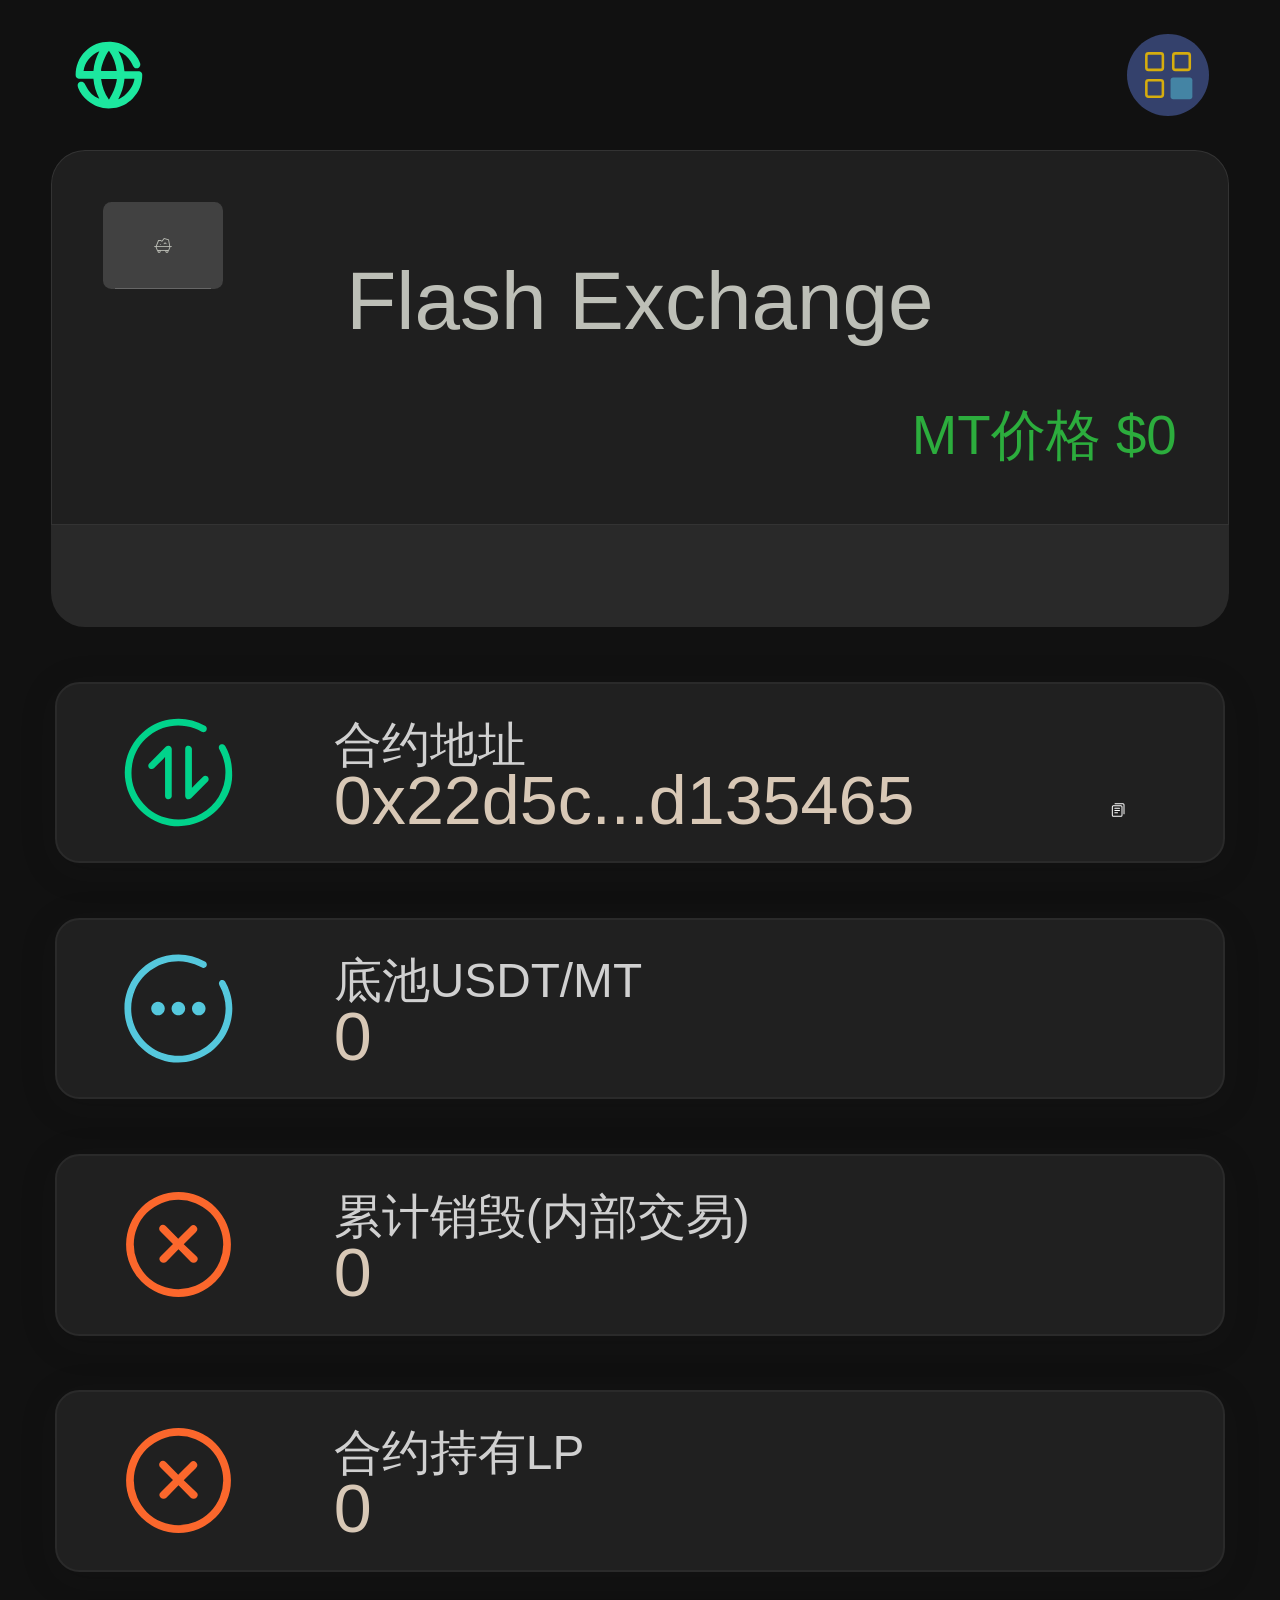
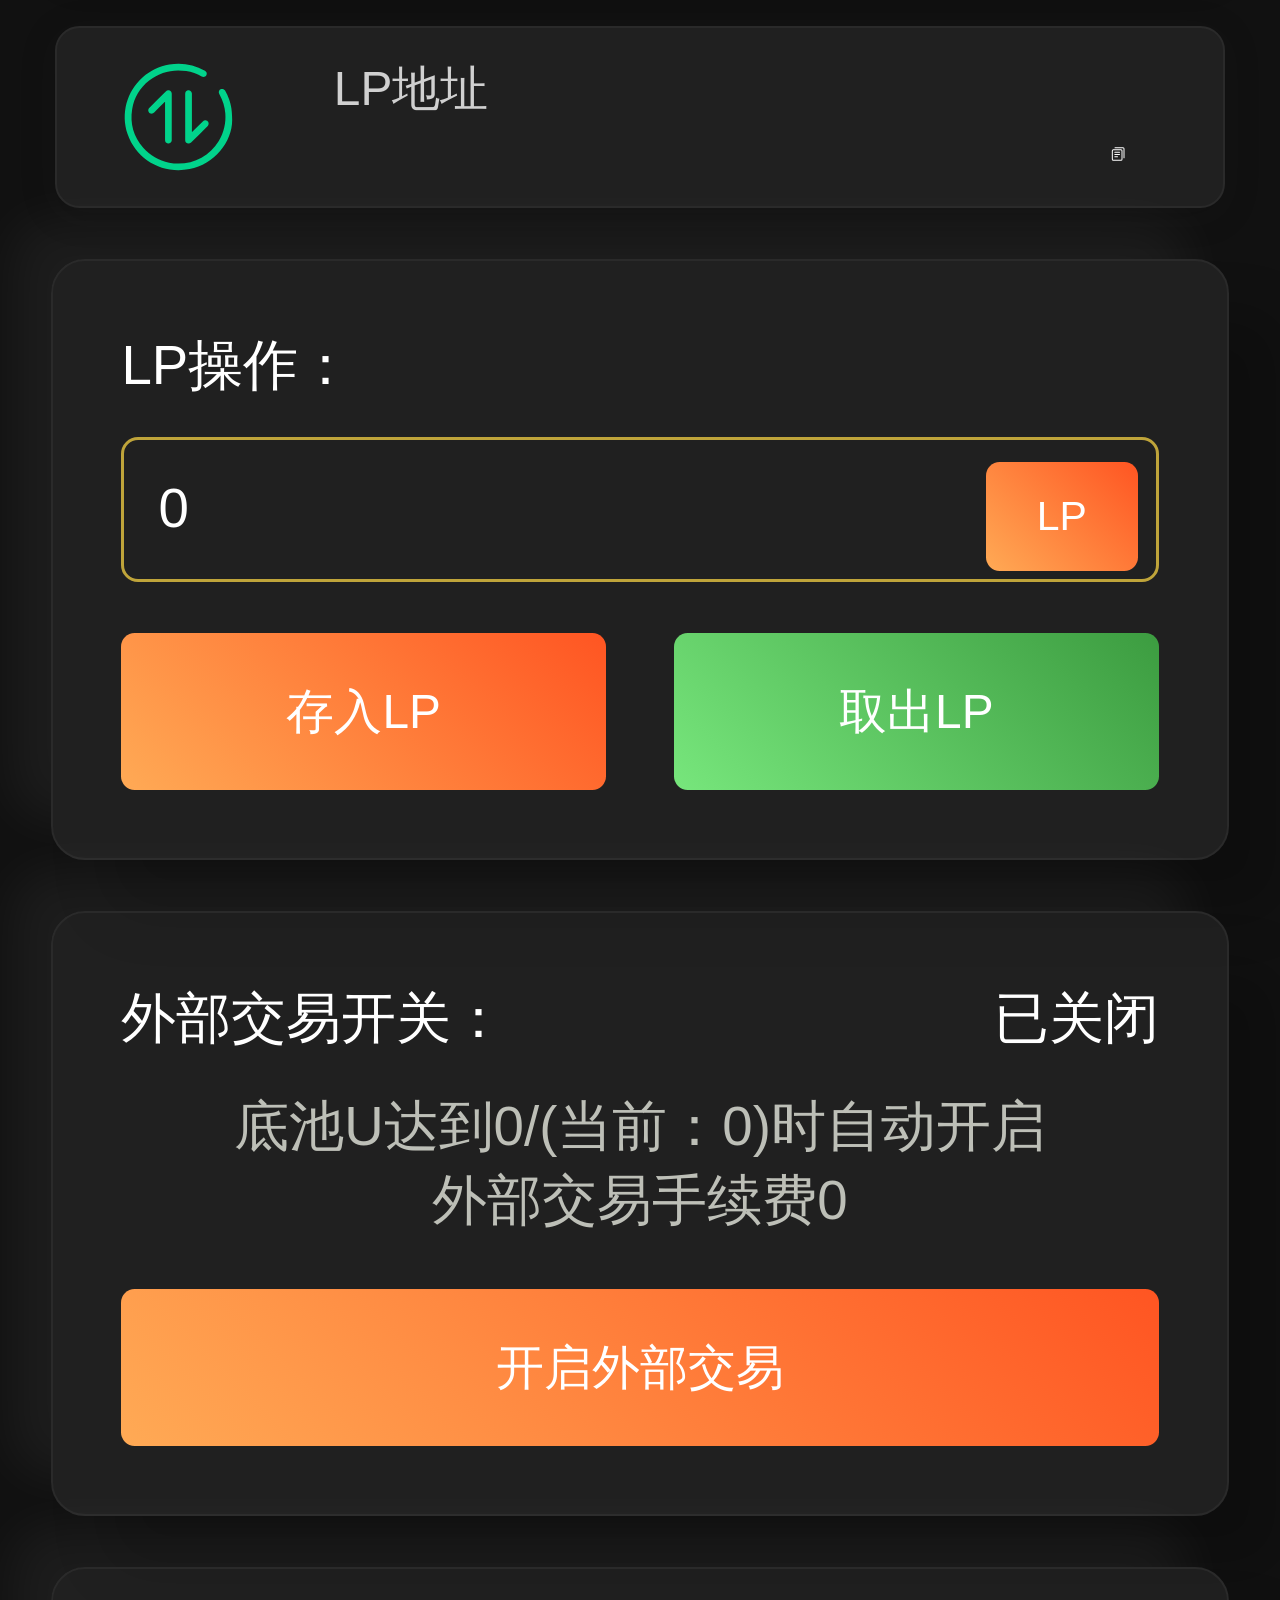
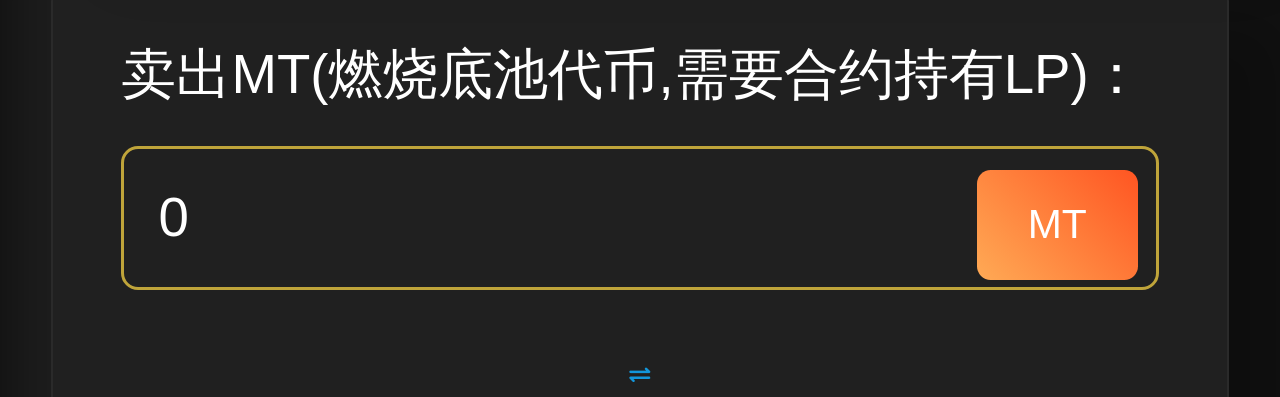
==== index.html @ 4c1fe26a "Add files via upload" ====
<!DOCTYPE html><html lang="en"><head><meta charset="utf-8"><meta http-equiv="X-UA-Compatible" content="IE=edge"><meta name="viewport" content="width=device-width,initial-scale=1"><link rel="icon" href="favicon.ico"><title>FTA Network</title><script>// 禁止双指放大
      document.documentElement.addEventListener('touchstart', function (event) {
        if (event.touches.length > 1) {
          event.preventDefault();
        }
      }, false);

      // 禁止双击放大
      var lastTouchEnd = 0;
      document.documentElement.addEventListener('touchend', function (event) {
        var now = Date.now();
        if (now - lastTouchEnd <= 300) {
          event.preventDefault();
        }
        lastTouchEnd = now;
      }, false);</script><link href="css/chunk-817c6350.46290935.css" rel="prefetch"><link href="js/chunk-817c6350.9530d25e.js" rel="prefetch"><link href="css/chunk-vendors.ff843ef8.css" rel="stylesheet" integrity="sha384-e8+D5S8nZ8a7OqY98ugLY1twTil9M3emc7tz2/HINYEM6WLC7RSIE3KRyVeWHr8/"><link href="css/app.617a87c6.css" rel="stylesheet" integrity="sha384-60KbqXqca+lNazsVWzqobkzrAFCRm8jjr1IDqY4AHCMzeEiAigwwjBN4qp8YwgS9"></head><body><noscript><strong>We're sorry but burn token doesn't work properly without JavaScript enabled. Please enable it to continue.</strong></noscript><div id="app"></div><script src="js/chunk-vendors.8ee4bd18.js" integrity="sha384-D2L+ni5gWSIpG3TQDpsJI4sW511z2VvxIQuP5pUGJq77okHIr/n1wjkAdVVsZuvC"></script><script src="js/app.e59a6a2b.js" integrity="sha384-dpl3PZ3bshlP/9ZBAGHfrvRQKyjp24TDS2FBgMlTgvp7sBGTDCIqDocFBxZglLlP"></script></body></html>
---- css/chunk-817c6350.46290935.css ----
.iNavBar{width:100vw;height:11.733333vw;position:fixed;z-index:99;left:0;top:0;display:flex;justify-content:space-between;align-items:center;padding:0 1.25rem;box-sizing:border-box}.iNavTitle{width:52vw;height:6.935vw}.iNavMenu{height:1.6rem;line-height:1.6rem;display:inline-flex;text-align:right;font-weight:700;color:#003d8c}.iNavMenu:after{content:"";display:block;width:1.6rem;height:1.6rem;background:url(../img/menu.187817e8.svg) 50% no-repeat;background-size:auto 1.5rem}.menu a{display:block;padding:0 1rem 0 1rem!important;color:#dadada!important;font-family:iconfont;display:flex;align-items:center}.menu a:before{width:1.6rem;height:1.6rem;line-height:1.7rem;text-align:center;border-radius:50%;margin-right:.8rem}.language{position:fixed;left:0;right:0;top:0;bottom:0;z-index:98;background-color:rgba(0,0,0,.6);display:flex;justify-content:center;align-items:center}.language .box{background:#333;min-height:4.5rem;min-width:50vw;border-radius:.5rem;padding:.9375rem 0}.language .box div{line-height:2.5rem;color:#fff}.navAddr{line-height:1.6rem;display:inline-flex;align-items:center}.navAddr:before{content:"";width:1.6rem;height:1.6rem;display:inline-block;background:url(../img/addr.4fdabf2a.svg) no-repeat 0;background-size:1.5rem 1.5rem}.max{position:absolute;right:.375rem;top:.25rem;z-index:8}.btn.bg-transp{border:.03125rem solid #5b6cc9!important;background-color:rgba(91,108,201,.2)}.comment-react{position:absolute;width:2.1875rem;height:-webkit-fit-content;height:-moz-fit-content;height:fit-content;display:grid;grid-template-columns:auto;margin:0;background-color:#414141;border-radius:.15625rem}.comment-react button{width:2.1875rem;height:1.5625rem;position:relative;display:flex;align-items:center;justify-content:center;background-color:transparent;border:0;outline:none}.comment-react button:after{content:"";width:2.5rem;height:2.5rem;position:absolute;left:-.07813rem;top:-.07813rem;background-color:#f5356e;border-radius:50%;z-index:0;transform:scale(0)}.comment-react button svg{position:relative;z-index:9}.comment-react button:hover:after{-webkit-animation:ripple .6s ease-in-out forwards;animation:ripple .6s ease-in-out forwards}.comment-react button:hover svg{fill:#f5356e}.comment-react button:hover svg path{stroke:#f5356e;fill:#f5356e}.comment-react hr{width:80%;height:.03125rem;background-color:#666;margin:auto;border:0}.comment-react span{height:1.71875rem;display:flex;align-items:center;justify-content:center;margin:auto;font-size:.6875rem;font-weight:600;color:#fff}.iList{position:relative}.iList li{border-radius:.45rem;margin:1rem 1rem 0 1rem;overflow:hidden}.iList li>div{line-height:1rem;color:#d0d0d0}.iList li .row .col-20{color:#d8c8b6}
---- css/chunk-vendors.ff843ef8.css ----
html{-webkit-tap-highlight-color:transparent}body{margin:0;font-family:-apple-system,BlinkMacSystemFont,Helvetica Neue,Helvetica,Segoe UI,Arial,Roboto,PingFang SC,miui,Hiragino Sans GB,Microsoft Yahei,sans-serif}a{text-decoration:none}button,input,textarea{color:inherit;font:inherit}[class*=van-]:focus,a:focus,button:focus,input:focus,textarea:focus{outline:0}ol,ul{margin:0;padding:0;list-style:none}.van-ellipsis{overflow:hidden;white-space:nowrap;text-overflow:ellipsis}.van-multi-ellipsis--l2{-webkit-line-clamp:2}.van-multi-ellipsis--l2,.van-multi-ellipsis--l3{display:-webkit-box;overflow:hidden;text-overflow:ellipsis;-webkit-box-orient:vertical}.van-multi-ellipsis--l3{-webkit-line-clamp:3}.van-clearfix:after{display:table;clear:both;content:""}[class*=van-hairline]:after{position:absolute;box-sizing:border-box;content:" ";pointer-events:none;top:-50%;right:-50%;bottom:-50%;left:-50%;border:0 solid #ebedf0;-webkit-transform:scale(.5);transform:scale(.5)}.van-hairline,.van-hairline--bottom,.van-hairline--left,.van-hairline--right,.van-hairline--surround,.van-hairline--top,.van-hairline--top-bottom{position:relative}.van-hairline--top:after{border-top-width:.03125rem}.van-hairline--left:after{border-left-width:.03125rem}.van-hairline--right:after{border-right-width:.03125rem}.van-hairline--bottom:after{border-bottom-width:.03125rem}.van-hairline--top-bottom:after,.van-hairline-unset--top-bottom:after{border-width:.03125rem 0}.van-hairline--surround:after{border-width:.03125rem}@-webkit-keyframes van-slide-up-enter{0%{-webkit-transform:translate3d(0,100%,0);transform:translate3d(0,100%,0)}}@keyframes van-slide-up-enter{0%{-webkit-transform:translate3d(0,100%,0);transform:translate3d(0,100%,0)}}@-webkit-keyframes van-slide-up-leave{to{-webkit-transform:translate3d(0,100%,0);transform:translate3d(0,100%,0)}}@keyframes van-slide-up-leave{to{-webkit-transform:translate3d(0,100%,0);transform:translate3d(0,100%,0)}}@-webkit-keyframes van-slide-down-enter{0%{-webkit-transform:translate3d(0,-100%,0);transform:translate3d(0,-100%,0)}}@keyframes van-slide-down-enter{0%{-webkit-transform:translate3d(0,-100%,0);transform:translate3d(0,-100%,0)}}@-webkit-keyframes van-slide-down-leave{to{-webkit-transform:translate3d(0,-100%,0);transform:translate3d(0,-100%,0)}}@keyframes van-slide-down-leave{to{-webkit-transform:translate3d(0,-100%,0);transform:translate3d(0,-100%,0)}}@-webkit-keyframes van-slide-left-enter{0%{-webkit-transform:translate3d(-100%,0,0);transform:translate3d(-100%,0,0)}}@keyframes van-slide-left-enter{0%{-webkit-transform:translate3d(-100%,0,0);transform:translate3d(-100%,0,0)}}@-webkit-keyframes van-slide-left-leave{to{-webkit-transform:translate3d(-100%,0,0);transform:translate3d(-100%,0,0)}}@keyframes van-slide-left-leave{to{-webkit-transform:translate3d(-100%,0,0);transform:translate3d(-100%,0,0)}}@-webkit-keyframes van-slide-right-enter{0%{-webkit-transform:translate3d(100%,0,0);transform:translate3d(100%,0,0)}}@keyframes van-slide-right-enter{0%{-webkit-transform:translate3d(100%,0,0);transform:translate3d(100%,0,0)}}@-webkit-keyframes van-slide-right-leave{to{-webkit-transform:translate3d(100%,0,0);transform:translate3d(100%,0,0)}}@keyframes van-slide-right-leave{to{-webkit-transform:translate3d(100%,0,0);transform:translate3d(100%,0,0)}}@-webkit-keyframes van-fade-in{0%{opacity:0}to{opacity:1}}@keyframes van-fade-in{0%{opacity:0}to{opacity:1}}@-webkit-keyframes van-fade-out{0%{opacity:1}to{opacity:0}}@keyframes van-fade-out{0%{opacity:1}to{opacity:0}}@-webkit-keyframes van-rotate{0%{-webkit-transform:rotate(0);transform:rotate(0)}to{-webkit-transform:rotate(1turn);transform:rotate(1turn)}}@keyframes van-rotate{0%{-webkit-transform:rotate(0);transform:rotate(0)}to{-webkit-transform:rotate(1turn);transform:rotate(1turn)}}.van-fade-enter-active{-webkit-animation:van-fade-in .3s ease-out both;animation:van-fade-in .3s ease-out both}.van-fade-leave-active{-webkit-animation:van-fade-out .3s ease-in both;animation:van-fade-out .3s ease-in both}.van-slide-up-enter-active{-webkit-animation:van-slide-up-enter .3s ease-out both;animation:van-slide-up-enter .3s ease-out both}.van-slide-up-leave-active{-webkit-animation:van-slide-up-leave .3s ease-in both;animation:van-slide-up-leave .3s ease-in both}.van-slide-down-enter-active{-webkit-animation:van-slide-down-enter .3s ease-out both;animation:van-slide-down-enter .3s ease-out both}.van-slide-down-leave-active{-webkit-animation:van-slide-down-leave .3s ease-in both;animation:van-slide-down-leave .3s ease-in both}.van-slide-left-enter-active{-webkit-animation:van-slide-left-enter .3s ease-out both;animation:van-slide-left-enter .3s ease-out both}.van-slide-left-leave-active{-webkit-animation:van-slide-left-leave .3s ease-in both;animation:van-slide-left-leave .3s ease-in both}.van-slide-right-enter-active{-webkit-animation:van-slide-right-enter .3s ease-out both;animation:van-slide-right-enter .3s ease-out both}.van-slide-right-leave-active{-webkit-animation:van-slide-right-leave .3s ease-in both;animation:van-slide-right-leave .3s ease-in both}.van-overlay{position:fixed;top:0;left:0;z-index:1;width:100%;height:100%;background-color:rgba(0,0,0,.7)}.van-info{position:absolute;top:0;right:0;box-sizing:border-box;min-width:.5rem;padding:0 .09375rem;color:#fff;font-weight:500;font-size:.375rem;font-family:-apple-system-font,Helvetica Neue,Arial,sans-serif;line-height:1.2;text-align:center;background-color:#ee0a24;border:.03125rem solid #fff;border-radius:.5rem;-webkit-transform:translate(50%,-50%);transform:translate(50%,-50%);-webkit-transform-origin:100%;transform-origin:100%}.van-info--dot{width:.25rem;min-width:0;height:.25rem;background-color:#ee0a24;border-radius:100%}.van-icon{position:relative;font:normal normal normal .4375rem/1 vant-icon;font-size:inherit;text-rendering:auto;-webkit-font-smoothing:antialiased}.van-icon,.van-icon:before{display:inline-block}.van-icon-exchange:before{content:"\e6af"}.van-icon-eye:before{content:"\e6b0"}.van-icon-enlarge:before{content:"\e6b1"}.van-icon-expand-o:before{content:"\e6b2"}.van-icon-eye-o:before{content:"\e6b3"}.van-icon-expand:before{content:"\e6b4"}.van-icon-filter-o:before{content:"\e6b5"}.van-icon-fire:before{content:"\e6b6"}.van-icon-fail:before{content:"\e6b7"}.van-icon-failure:before{content:"\e6b8"}.van-icon-fire-o:before{content:"\e6b9"}.van-icon-flag-o:before{content:"\e6ba"}.van-icon-font:before{content:"\e6bb"}.van-icon-font-o:before{content:"\e6bc"}.van-icon-gem-o:before{content:"\e6bd"}.van-icon-flower-o:before{content:"\e6be"}.van-icon-gem:before{content:"\e6bf"}.van-icon-gift-card:before{content:"\e6c0"}.van-icon-friends:before{content:"\e6c1"}.van-icon-friends-o:before{content:"\e6c2"}.van-icon-gold-coin:before{content:"\e6c3"}.van-icon-gold-coin-o:before{content:"\e6c4"}.van-icon-good-job-o:before{content:"\e6c5"}.van-icon-gift:before{content:"\e6c6"}.van-icon-gift-o:before{content:"\e6c7"}.van-icon-gift-card-o:before{content:"\e6c8"}.van-icon-good-job:before{content:"\e6c9"}.van-icon-home-o:before{content:"\e6ca"}.van-icon-goods-collect:before{content:"\e6cb"}.van-icon-graphic:before{content:"\e6cc"}.van-icon-goods-collect-o:before{content:"\e6cd"}.van-icon-hot-o:before{content:"\e6ce"}.van-icon-info:before{content:"\e6cf"}.van-icon-hotel-o:before{content:"\e6d0"}.van-icon-info-o:before{content:"\e6d1"}.van-icon-hot-sale-o:before{content:"\e6d2"}.van-icon-hot:before{content:"\e6d3"}.van-icon-like:before{content:"\e6d4"}.van-icon-idcard:before{content:"\e6d5"}.van-icon-invitation:before{content:"\e6d6"}.van-icon-like-o:before{content:"\e6d7"}.van-icon-hot-sale:before{content:"\e6d8"}.van-icon-location-o:before{content:"\e6d9"}.van-icon-location:before{content:"\e6da"}.van-icon-label:before{content:"\e6db"}.van-icon-lock:before{content:"\e6dc"}.van-icon-label-o:before{content:"\e6dd"}.van-icon-map-marked:before{content:"\e6de"}.van-icon-logistics:before{content:"\e6df"}.van-icon-manager:before{content:"\e6e0"}.van-icon-more:before{content:"\e6e1"}.van-icon-live:before{content:"\e6e2"}.van-icon-manager-o:before{content:"\e6e3"}.van-icon-medal:before{content:"\e6e4"}.van-icon-more-o:before{content:"\e6e5"}.van-icon-music-o:before{content:"\e6e6"}.van-icon-music:before{content:"\e6e7"}.van-icon-new-arrival-o:before{content:"\e6e8"}.van-icon-medal-o:before{content:"\e6e9"}.van-icon-new-o:before{content:"\e6ea"}.van-icon-free-postage:before{content:"\e6eb"}.van-icon-newspaper-o:before{content:"\e6ec"}.van-icon-new-arrival:before{content:"\e6ed"}.van-icon-minus:before{content:"\e6ee"}.van-icon-orders-o:before{content:"\e6ef"}.van-icon-new:before{content:"\e6f0"}.van-icon-paid:before{content:"\e6f1"}.van-icon-notes-o:before{content:"\e6f2"}.van-icon-other-pay:before{content:"\e6f3"}.van-icon-pause-circle:before{content:"\e6f4"}.van-icon-pause:before{content:"\e6f5"}.van-icon-pause-circle-o:before{content:"\e6f6"}.van-icon-peer-pay:before{content:"\e6f7"}.van-icon-pending-payment:before{content:"\e6f8"}.van-icon-passed:before{content:"\e6f9"}.van-icon-plus:before{content:"\e6fa"}.van-icon-phone-circle-o:before{content:"\e6fb"}.van-icon-phone-o:before{content:"\e6fc"}.van-icon-printer:before{content:"\e6fd"}.van-icon-photo-fail:before{content:"\e6fe"}.van-icon-phone:before{content:"\e6ff"}.van-icon-photo-o:before{content:"\e700"}.van-icon-play-circle:before{content:"\e701"}.van-icon-play:before{content:"\e702"}.van-icon-phone-circle:before{content:"\e703"}.van-icon-point-gift-o:before{content:"\e704"}.van-icon-point-gift:before{content:"\e705"}.van-icon-play-circle-o:before{content:"\e706"}.van-icon-shrink:before{content:"\e707"}.van-icon-photo:before{content:"\e708"}.van-icon-qr:before{content:"\e709"}.van-icon-qr-invalid:before{content:"\e70a"}.van-icon-question-o:before{content:"\e70b"}.van-icon-revoke:before{content:"\e70c"}.van-icon-replay:before{content:"\e70d"}.van-icon-service:before{content:"\e70e"}.van-icon-question:before{content:"\e70f"}.van-icon-search:before{content:"\e710"}.van-icon-refund-o:before{content:"\e711"}.van-icon-service-o:before{content:"\e712"}.van-icon-scan:before{content:"\e713"}.van-icon-share:before{content:"\e714"}.van-icon-send-gift-o:before{content:"\e715"}.van-icon-share-o:before{content:"\e716"}.van-icon-setting:before{content:"\e717"}.van-icon-points:before{content:"\e718"}.van-icon-photograph:before{content:"\e719"}.van-icon-shop:before{content:"\e71a"}.van-icon-shop-o:before{content:"\e71b"}.van-icon-shop-collect-o:before{content:"\e71c"}.van-icon-shop-collect:before{content:"\e71d"}.van-icon-smile:before{content:"\e71e"}.van-icon-shopping-cart-o:before{content:"\e71f"}.van-icon-sign:before{content:"\e720"}.van-icon-sort:before{content:"\e721"}.van-icon-star-o:before{content:"\e722"}.van-icon-smile-comment-o:before{content:"\e723"}.van-icon-stop:before{content:"\e724"}.van-icon-stop-circle-o:before{content:"\e725"}.van-icon-smile-o:before{content:"\e726"}.van-icon-star:before{content:"\e727"}.van-icon-success:before{content:"\e728"}.van-icon-stop-circle:before{content:"\e729"}.van-icon-records:before{content:"\e72a"}.van-icon-shopping-cart:before{content:"\e72b"}.van-icon-tosend:before{content:"\e72c"}.van-icon-todo-list:before{content:"\e72d"}.van-icon-thumb-circle-o:before{content:"\e72e"}.van-icon-thumb-circle:before{content:"\e72f"}.van-icon-umbrella-circle:before{content:"\e730"}.van-icon-underway:before{content:"\e731"}.van-icon-upgrade:before{content:"\e732"}.van-icon-todo-list-o:before{content:"\e733"}.van-icon-tv-o:before{content:"\e734"}.van-icon-underway-o:before{content:"\e735"}.van-icon-user-o:before{content:"\e736"}.van-icon-vip-card-o:before{content:"\e737"}.van-icon-vip-card:before{content:"\e738"}.van-icon-send-gift:before{content:"\e739"}.van-icon-wap-home:before{content:"\e73a"}.van-icon-wap-nav:before{content:"\e73b"}.van-icon-volume-o:before{content:"\e73c"}.van-icon-video:before{content:"\e73d"}.van-icon-wap-home-o:before{content:"\e73e"}.van-icon-volume:before{content:"\e73f"}.van-icon-warning:before{content:"\e740"}.van-icon-weapp-nav:before{content:"\e741"}.van-icon-wechat-pay:before{content:"\e742"}.van-icon-warning-o:before{content:"\e743"}.van-icon-wechat:before{content:"\e744"}.van-icon-setting-o:before{content:"\e745"}.van-icon-youzan-shield:before{content:"\e746"}.van-icon-warn-o:before{content:"\e747"}.van-icon-smile-comment:before{content:"\e748"}.van-icon-user-circle-o:before{content:"\e749"}.van-icon-video-o:before{content:"\e74a"}.van-icon-add-square:before{content:"\e65c"}.van-icon-add:before{content:"\e65d"}.van-icon-arrow-down:before{content:"\e65e"}.van-icon-arrow-up:before{content:"\e65f"}.van-icon-arrow:before{content:"\e660"}.van-icon-after-sale:before{content:"\e661"}.van-icon-add-o:before{content:"\e662"}.van-icon-alipay:before{content:"\e663"}.van-icon-ascending:before{content:"\e664"}.van-icon-apps-o:before{content:"\e665"}.van-icon-aim:before{content:"\e666"}.van-icon-award:before{content:"\e667"}.van-icon-arrow-left:before{content:"\e668"}.van-icon-award-o:before{content:"\e669"}.van-icon-audio:before{content:"\e66a"}.van-icon-bag-o:before{content:"\e66b"}.van-icon-balance-list:before{content:"\e66c"}.van-icon-back-top:before{content:"\e66d"}.van-icon-bag:before{content:"\e66e"}.van-icon-balance-pay:before{content:"\e66f"}.van-icon-balance-o:before{content:"\e670"}.van-icon-bar-chart-o:before{content:"\e671"}.van-icon-bars:before{content:"\e672"}.van-icon-balance-list-o:before{content:"\e673"}.van-icon-birthday-cake-o:before{content:"\e674"}.van-icon-bookmark:before{content:"\e675"}.van-icon-bill:before{content:"\e676"}.van-icon-bell:before{content:"\e677"}.van-icon-browsing-history-o:before{content:"\e678"}.van-icon-browsing-history:before{content:"\e679"}.van-icon-bookmark-o:before{content:"\e67a"}.van-icon-bulb-o:before{content:"\e67b"}.van-icon-bullhorn-o:before{content:"\e67c"}.van-icon-bill-o:before{content:"\e67d"}.van-icon-calendar-o:before{content:"\e67e"}.van-icon-brush-o:before{content:"\e67f"}.van-icon-card:before{content:"\e680"}.van-icon-cart-o:before{content:"\e681"}.van-icon-cart-circle:before{content:"\e682"}.van-icon-cart-circle-o:before{content:"\e683"}.van-icon-cart:before{content:"\e684"}.van-icon-cash-on-deliver:before{content:"\e685"}.van-icon-cash-back-record:before{content:"\e686"}.van-icon-cashier-o:before{content:"\e687"}.van-icon-chart-trending-o:before{content:"\e688"}.van-icon-certificate:before{content:"\e689"}.van-icon-chat:before{content:"\e68a"}.van-icon-clear:before{content:"\e68b"}.van-icon-chat-o:before{content:"\e68c"}.van-icon-checked:before{content:"\e68d"}.van-icon-clock:before{content:"\e68e"}.van-icon-clock-o:before{content:"\e68f"}.van-icon-close:before{content:"\e690"}.van-icon-closed-eye:before{content:"\e691"}.van-icon-circle:before{content:"\e692"}.van-icon-cluster-o:before{content:"\e693"}.van-icon-column:before{content:"\e694"}.van-icon-comment-circle-o:before{content:"\e695"}.van-icon-cluster:before{content:"\e696"}.van-icon-comment:before{content:"\e697"}.van-icon-comment-o:before{content:"\e698"}.van-icon-comment-circle:before{content:"\e699"}.van-icon-completed:before{content:"\e69a"}.van-icon-credit-pay:before{content:"\e69b"}.van-icon-coupon:before{content:"\e69c"}.van-icon-debit-pay:before{content:"\e69d"}.van-icon-coupon-o:before{content:"\e69e"}.van-icon-contact:before{content:"\e69f"}.van-icon-descending:before{content:"\e6a0"}.van-icon-desktop-o:before{content:"\e6a1"}.van-icon-diamond-o:before{content:"\e6a2"}.van-icon-description:before{content:"\e6a3"}.van-icon-delete:before{content:"\e6a4"}.van-icon-diamond:before{content:"\e6a5"}.van-icon-delete-o:before{content:"\e6a6"}.van-icon-cross:before{content:"\e6a7"}.van-icon-edit:before{content:"\e6a8"}.van-icon-ellipsis:before{content:"\e6a9"}.van-icon-down:before{content:"\e6aa"}.van-icon-discount:before{content:"\e6ab"}.van-icon-ecard-pay:before{content:"\e6ac"}.van-icon-envelop-o:before{content:"\e6ae"}.van-icon-shield-o:before{content:"\e74b"}.van-icon-guide-o:before{content:"\e74c"}@font-face{font-weight:400;font-family:vant-icon;font-style:normal;font-display:auto;src:url("[data-uri]") format("woff2"),url(//at.alicdn.com/t/font_2553510_61agzg96wm8.woff?t=1631948257467) format("woff"),url(//at.alicdn.com/t/font_2553510_61agzg96wm8.ttf?t=1631948257467) format("truetype")}.van-icon__image{width:1em;height:1em;object-fit:contain}.van-overflow-hidden{overflow:hidden!important}.van-popup{position:fixed;max-height:100%;overflow-y:auto;background-color:#fff;-webkit-transition:-webkit-transform .3s;transition:-webkit-transform .3s;transition:transform .3s;transition:transform .3s,-webkit-transform .3s;-webkit-overflow-scrolling:touch}.van-popup--center{top:50%;left:50%;-webkit-transform:translate3d(-50%,-50%,0);transform:translate3d(-50%,-50%,0)}.van-popup--center.van-popup--round{border-radius:.5rem}.van-popup--top{top:0;left:0;width:100%}.van-popup--top.van-popup--round{border-radius:0 0 .5rem .5rem}.van-popup--right{top:50%;right:0;-webkit-transform:translate3d(0,-50%,0);transform:translate3d(0,-50%,0)}.van-popup--right.van-popup--round{border-radius:.5rem 0 0 .5rem}.van-popup--bottom{bottom:0;left:0;width:100%}.van-popup--bottom.van-popup--round{border-radius:.5rem .5rem 0 0}.van-popup--left{top:50%;left:0;-webkit-transform:translate3d(0,-50%,0);transform:translate3d(0,-50%,0)}.van-popup--left.van-popup--round{border-radius:0 .5rem .5rem 0}.van-popup--safe-area-inset-bottom{padding-bottom:constant(safe-area-inset-bottom);padding-bottom:env(safe-area-inset-bottom)}.van-popup-slide-bottom-enter-active,.van-popup-slide-left-enter-active,.van-popup-slide-right-enter-active,.van-popup-slide-top-enter-active{-webkit-transition-timing-function:ease-out;transition-timing-function:ease-out}.van-popup-slide-bottom-leave-active,.van-popup-slide-left-leave-active,.van-popup-slide-right-leave-active,.van-popup-slide-top-leave-active{-webkit-transition-timing-function:ease-in;transition-timing-function:ease-in}.van-popup-slide-top-enter,.van-popup-slide-top-leave-active{-webkit-transform:translate3d(0,-100%,0);transform:translate3d(0,-100%,0)}.van-popup-slide-right-enter,.van-popup-slide-right-leave-active{-webkit-transform:translate3d(100%,-50%,0);transform:translate3d(100%,-50%,0)}.van-popup-slide-bottom-enter,.van-popup-slide-bottom-leave-active{-webkit-transform:translate3d(0,100%,0);transform:translate3d(0,100%,0)}.van-popup-slide-left-enter,.van-popup-slide-left-leave-active{-webkit-transform:translate3d(-100%,-50%,0);transform:translate3d(-100%,-50%,0)}.van-popup__close-icon{position:absolute;z-index:1;color:#c8c9cc;font-size:.6875rem;cursor:pointer}.van-popup__close-icon:active{color:#969799}.van-popup__close-icon--top-left{top:.5rem;left:.5rem}.van-popup__close-icon--top-right{top:.5rem;right:.5rem}.van-popup__close-icon--bottom-left{bottom:.5rem;left:.5rem}.van-popup__close-icon--bottom-right{right:.5rem;bottom:.5rem}.van-loading{color:#c8c9cc;font-size:0}.van-loading,.van-loading__spinner{position:relative;vertical-align:middle}.van-loading__spinner{display:inline-block;width:.9375rem;max-width:100%;height:.9375rem;max-height:100%;-webkit-animation:van-rotate .8s linear infinite;animation:van-rotate .8s linear infinite}.van-loading__spinner--spinner{-webkit-animation-timing-function:steps(12);animation-timing-function:steps(12)}.van-loading__spinner--spinner i{position:absolute;top:0;left:0;width:100%;height:100%}.van-loading__spinner--spinner i:before{display:block;width:.0625rem;height:25%;margin:0 auto;background-color:currentColor;border-radius:40%;content:" "}.van-loading__spinner--circular{-webkit-animation-duration:2s;animation-duration:2s}.van-loading__circular{display:block;width:100%;height:100%}.van-loading__circular circle{-webkit-animation:van-circular 1.5s ease-in-out infinite;animation:van-circular 1.5s ease-in-out infinite;stroke:currentColor;stroke-width:3;stroke-linecap:round}.van-loading__text{display:inline-block;margin-left:.25rem;color:#969799;font-size:.4375rem;vertical-align:middle}.van-loading--vertical{display:-webkit-box;display:-webkit-flex;display:flex;-webkit-box-orient:vertical;-webkit-box-direction:normal;-webkit-flex-direction:column;flex-direction:column;-webkit-box-align:center;-webkit-align-items:center;align-items:center}.van-loading--vertical .van-loading__text{margin:.25rem 0 0}@-webkit-keyframes van-circular{0%{stroke-dasharray:1,200;stroke-dashoffset:0}50%{stroke-dasharray:90,150;stroke-dashoffset:-40}to{stroke-dasharray:90,150;stroke-dashoffset:-120}}@keyframes van-circular{0%{stroke-dasharray:1,200;stroke-dashoffset:0}50%{stroke-dasharray:90,150;stroke-dashoffset:-40}to{stroke-dasharray:90,150;stroke-dashoffset:-120}}.van-loading__spinner--spinner i:first-of-type{-webkit-transform:rotate(30deg);transform:rotate(30deg);opacity:1}.van-loading__spinner--spinner i:nth-of-type(2){-webkit-transform:rotate(60deg);transform:rotate(60deg);opacity:.9375}.van-loading__spinner--spinner i:nth-of-type(3){-webkit-transform:rotate(90deg);transform:rotate(90deg);opacity:.875}.van-loading__spinner--spinner i:nth-of-type(4){-webkit-transform:rotate(120deg);transform:rotate(120deg);opacity:.8125}.van-loading__spinner--spinner i:nth-of-type(5){-webkit-transform:rotate(150deg);transform:rotate(150deg);opacity:.75}.van-loading__spinner--spinner i:nth-of-type(6){-webkit-transform:rotate(180deg);transform:rotate(180deg);opacity:.6875}.van-loading__spinner--spinner i:nth-of-type(7){-webkit-transform:rotate(210deg);transform:rotate(210deg);opacity:.625}.van-loading__spinner--spinner i:nth-of-type(8){-webkit-transform:rotate(240deg);transform:rotate(240deg);opacity:.5625}.van-loading__spinner--spinner i:nth-of-type(9){-webkit-transform:rotate(270deg);transform:rotate(270deg);opacity:.5}.van-loading__spinner--spinner i:nth-of-type(10){-webkit-transform:rotate(300deg);transform:rotate(300deg);opacity:.4375}.van-loading__spinner--spinner i:nth-of-type(11){-webkit-transform:rotate(330deg);transform:rotate(330deg);opacity:.375}.van-loading__spinner--spinner i:nth-of-type(12){-webkit-transform:rotate(1turn);transform:rotate(1turn);opacity:.3125}.van-toast{position:fixed;top:50%;left:50%;display:-webkit-box;display:-webkit-flex;display:flex;-webkit-box-orient:vertical;-webkit-box-direction:normal;-webkit-flex-direction:column;flex-direction:column;-webkit-box-align:center;-webkit-align-items:center;align-items:center;-webkit-box-pack:center;-webkit-justify-content:center;justify-content:center;box-sizing:content-box;width:88px;max-width:70%;min-height:88px;padding:16px;color:#fff;font-size:14px;line-height:20px;white-space:pre-wrap;text-align:center;word-break:break-all;background-color:rgba(0,0,0,.7);border-radius:8px;-webkit-transform:translate3d(-50%,-50%,0);transform:translate3d(-50%,-50%,0)}.van-toast--unclickable{overflow:hidden}.van-toast--unclickable *{pointer-events:none}.van-toast--html,.van-toast--text{width:-webkit-fit-content;width:fit-content;min-width:96px;min-height:0;padding:8px 12px}.van-toast--html .van-toast__text,.van-toast--text .van-toast__text{margin-top:0}.van-toast--top{top:20%}.van-toast--bottom{top:auto;bottom:20%}.van-toast__icon{font-size:36px}.van-toast__loading{padding:4px;color:#fff}.van-toast__text{margin-top:8px}
---- css/app.617a87c6.css ----
.sun-loading{width:1.40625rem;height:1.40625rem;display:block;-webkit-animation:sunLoading 1s steps(12) infinite;animation:sunLoading 1s steps(12) infinite;background:transparent url("[data-uri]");background-size:100%;margin:auto;position:absolute;top:0;left:0;bottom:0;right:0}$minFontSize:.625rem;$smallestFontSize:.6875rem;$smallerFontSize:.75rem;$smallFontSize:.8125rem;$normalFontSize:.875rem;$middleFontSize:.9375rem;$bigFontSize:1rem;$bigerFontSize:1.0625rem;$biggestFontSize:1.125rem;$hugeFontSize:1.5625rem;$hugerFontSize:2.5rem;$hugestFontSize:2.8125rem;$bg_color:#f5f5f5;$border_color:#f6f6f6;$font_color:#333;$text_placeholder_color:#737278;$main_color:#dc5242;$main_color-inverse:#ffcdcd;.smallMainTxt{color:$main_color;font-size:$smallFontSize}.smallMainInserveTxt{color:$main_color-inverse;font-size:$smallFontSize}.hugeMainTxt{color:$main_color;font-size:$hugeFontSize}.scrollbar{&::-webkit-scrollbar{width:.25rem;height:.25rem}&::-webkit-scrollbar-track{background-color:transparent;border-radius:.125rem}&::-webkit-scrollbar-thumb{border-radius:.125rem;background-color:#ddd}&::-webkit-scrollbar-button{display:block;width:.03125rem;height:.03125rem}&.auto-hide::-webkit-scrollbar-thumb{border-radius:.125rem;background-color:transparent}&.auto-hide{&:hover::-webkit-scrollbar-thumb{background-color:#c3c3c3}&:hover::-webkit-scrollbar{width:.25rem;height:.25rem}}}::-moz-placeholder{color:$text_placeholder_color;font-size:$smallestFontSize}:-ms-input-placeholder{color:$text_placeholder_color;font-size:$smallestFontSize}::placeholder{color:$text_placeholder_color;font-size:$smallestFontSize}// 二倍图和三倍图的处理 @mixin bg-img($url){background-image:url($url+".png");background-size:contain;background-repeat:no-repeat;@media (-webkit-min-device-pixel-ratio:3),(min-device-pixel-ratio:3){background-image:url($url+".png");background-size:contain;background-repeat:no-repeat}}.base_footer{img{width:.875rem;height:1rem;margin-right:.25rem}a{color:#fe440e;text-decoration:underline}}@font-face{font-family:iconfont;src:url("[data-uri]") format("woff2")}.iconfont{font-family:iconfont!important;font-size:.5rem;font-style:normal;-webkit-font-smoothing:antialiased;-moz-osx-font-smoothing:grayscale}.icon-group47:before{content:"\e633"}.icon-kuangshanqiye:before{content:"\e966"}.icon-yejinkuangchan:before{content:"\e630"}.icon-kuangye:before{content:"\e790"}.icon-xinzengkuangshan-:before{content:"\e68a"}.icon-shouye:before{content:"\e791"}.icon-diaoxiankuangji-:before{content:"\e691"}.icon-peikuangxitong:before{content:"\e6bc"}.icon-kuangshi:before{content:"\e87f"}.icon-demolition:before{content:"\e601"}.icon-chaxun:before{content:"\e63b"}.icon-guanli:before{content:"\e613"}.icon-12_guquanzhiya:before{content:"\e68e"}.icon-peikuangxitong1:before{content:"\e602"}.icon-ic-56-PODkuangchi:before{content:"\e6ab"}.icon-yuyan:before{content:"\e60a"}.icon-wakuangzhangdan:before{content:"\e63e"}.icon-guanli1:before{content:"\e64d"}.icon-kuangshan:before{content:"\e649"}.icon-kuangyequanchurang:before{content:"\e656"}.icon-fuzhiyemian:before{content:"\e772"}.icon-more2:before{content:"\e82d"}.icon-huiyuanguanlipx:before{content:"\e607"}.icon-jisuanjixueyuan:before{content:"\e60d"}.icon-zushanchu:before{content:"\e615"}.icon-shanchucuowu:before{content:"\e608"}.icon-costincluded:before{content:"\e7ee"}.icon-switch:before{content:"\e810"}body,html{margin:0;padding:0;font-family:PingFangSC-Light,PingFang SC;background-color:#fff}#app,body,html{min-height:100%}#app{font-family:Avenir,Helvetica,Arial,sans-serif;-webkit-font-smoothing:antialiased;-moz-osx-font-smoothing:grayscale;text-align:center;color:#bdbfb7}.text-i{color:#2cad3d!important}.text-i2{color:rgba(28,232,160,.5)!important}.text-i3{color:rgba(28,232,160,.25)!important}.b-i{border:.03125rem solid #1ce8a0!important}.b-i2{border:.03125rem solid rgba(28,232,160,.6)!important}.b-i3{border:.03125rem solid rgba(28,232,160,.35)!important}.bb-i1{border-bottom:.03125rem solid rgba(28,232,160,.5)!important}.bb-i2{border-bottom:.03125rem solid rgba(28,232,160,.2)!important}.bb-i3{border-bottom:.03125rem solid rgba(28,232,160,.1)!important}.transparent{background-color:transparent!important}.bg-i{background-color:rgba(28,232,160,.1)!important}.bg-i2{background:linear-gradient(120deg,rgba(136,153,165,.3),rgba(136,153,165,.06))}.iBg{background-color:#111}.tBg{background-color:rgba(65,65,65,.308)}.tBg,.tBg2{-webkit-backdrop-filter:blur(.9375rem);backdrop-filter:blur(.9375rem);border:.03125rem solid hsla(0,0%,100%,.089)}.tBg2{background-image:linear-gradient(180deg,rgba(65,65,65,.208),rgba(65,65,65,.408));height:8.75rem}.bg-ii{background-color:rgba(65,65,65,.508)}.cardbg{background:#333}.card{background-color:rgba(65,65,65,.308);border-radius:.75em;cursor:pointer;transition:.2s ease;box-shadow:1em 1em 1em rgba(0,0,0,.2),-.75em -.75em 1em hsla(0,0%,100%,.05);border:.04688rem solid #2a2a2a}.status-ind{width:.625em;height:.625em;background-color:#f33;margin:.375em .3em;border-radius:.5em;float:left}.flex,.row{display:flex;flex-wrap:wrap}[class*=col-]{box-sizing:border-box}.row>.col-auto{flex:0 0 auto;width:auto;max-width:100%}.row>.col-1{flex:0 0 4.1666666667%;max-width:4.1666666667%}.offset-1{margin-left:4.1666666667%}.flex-1{flex:1}.row>.col-2{flex:0 0 8.3333333333%;max-width:8.3333333333%}.offset-2{margin-left:8.3333333333%}.row.cols-2>*{flex:0 0 50%!important;max-width:50%!important;box-sizing:border-box}.flex-2{flex:2}.row>.col-3{flex:0 0 12.5%;max-width:12.5%}.offset-3{margin-left:12.5%}.row.cols-3>*{flex:0 0 33.3333333333%!important;max-width:33.3333333333%!important;box-sizing:border-box}.flex-3{flex:3}.row>.col-4{flex:0 0 16.6666666667%;max-width:16.6666666667%}.offset-4{margin-left:16.6666666667%}.row.cols-4>*{flex:0 0 25%!important;max-width:25%!important;box-sizing:border-box}.flex-4{flex:4}.row>.col-5{flex:0 0 20.8333333333%;max-width:20.8333333333%}.offset-5{margin-left:20.8333333333%}.row.cols-5>*{flex:0 0 20%!important;max-width:20%!important;box-sizing:border-box}.flex-5{flex:5}.row>.col-6{flex:0 0 25%;max-width:25%}.offset-6{margin-left:25%}.row>.col-7{flex:0 0 29.1666666667%;max-width:29.1666666667%}.offset-7{margin-left:29.1666666667%}.row>.col-8{flex:0 0 33.3333333333%;max-width:33.3333333333%}.offset-8{margin-left:33.3333333333%}.row>.col-9{flex:0 0 37.5%;max-width:37.5%}.offset-9{margin-left:37.5%}.row>.col-10{flex:0 0 41.6666666667%;max-width:41.6666666667%}.offset-10{margin-left:41.6666666667%}.row>.col-11{flex:0 0 45.8333333333%;max-width:45.8333333333%}.offset-11{margin-left:45.8333333333%}.row>.col-12{flex:0 0 50%;max-width:50%}.offset-12{margin-left:50%}.row>.col-13{flex:0 0 54.1666666667%;max-width:54.1666666667%}.offset-13{margin-left:54.1666666667%}.row>.col-14{flex:0 0 58.3333333333%;max-width:58.3333333333%}.offset-14{margin-left:58.3333333333%}.row>.col-15{flex:0 0 62.5%;max-width:62.5%}.offset-15{margin-left:62.5%}.row>.col-16{flex:0 0 66.6666666667%;max-width:66.6666666667%}.offset-16{margin-left:66.6666666667%}.row>.col-17{flex:0 0 70.8333333333%;max-width:70.8333333333%}.offset-17{margin-left:70.8333333333%}.row>.col-18{flex:0 0 75%;max-width:75%}.offset-18{margin-left:75%}.row>.col-19{flex:0 0 79.1666666667%;max-width:79.1666666667%}.offset-19{margin-left:79.1666666667%}.row>.col-20{flex:0 0 83.3333333333%;max-width:83.3333333333%}.offset-20{margin-left:83.3333333333%}.row>.col-21{flex:0 0 87.5%;max-width:87.5%}.offset-21{margin-left:87.5%}.row>.col-22{flex:0 0 91.6666666667%;max-width:91.6666666667%}.offset-22{margin-left:91.6666666667%}.row>.col-23{flex:0 0 95.8333333333%;max-width:95.8333333333%}.offset-23{margin-left:95.8333333333%}.row>.col-24{flex:0 0 100%;max-width:100%}.m-0,.mt-0,.my-0{margin-top:0!important}.m-0,.mr-0,.mx-0{margin-right:0!important}.m-0,.mb-0,.my-0{margin-bottom:0!important}.m-0,.ml-0,.mx-0{margin-left:0!important}.p-0,.pt-0,.py-0{padding-top:0!important}.p-0,.pr-0,.px-0{padding-right:0!important}.p-0,.pb-0,.py-0{padding-bottom:0!important}.p-0,.pl-0,.px-0{padding-left:0!important}.m-auto,.mt-auto,.my-auto{margin-top:auto!important}.m-auto,.mr-auto,.mx-auto{margin-right:auto!important}.m-auto,.mb-auto,.my-auto{margin-bottom:auto!important}.m-auto,.ml-auto,.mx-auto{margin-left:auto!important}.b-0,.bt-0,.by-0{border-top:0!important}.b-0,.br-0,.bx-0{border-right:0!important}.b-0,.bb-0,.by-0{border-bottom:0!important}.b-0,.bl-0,.bx-0{border-left:0!important}.ball-solid{border:.0625rem solid rgba(232,198,65,.8)!important}.b-solid,.bt-solid,.by-solid{border-top:.0625rem solid rgba(0,0,0,.1)!important}.b-solid,.br-solid,.bx-solid{border-right:.0625rem solid rgba(0,0,0,.1)!important}.b-solid,.bb-solid,.by-solid{border-bottom:.0625rem solid hsla(0,0%,100%,.1)!important}.b-solid,.bl-solid,.bx-solid{border-left:.0625rem solid rgba(0,0,0,.1)!important}.b-dashed,.bt-dashed,.by-dashed{border-top:.0625rem dashed rgba(0,0,0,.1)!important}.b-dashed,.br-dashed,.bx-dashed{border-right:.0625rem dashed rgba(0,0,0,.1)!important}.b-dashed,.bb-dashed,.by-dashed{border-bottom:.0625rem dashed rgba(0,0,0,.1)!important}.b-dashed,.bl-dashed,.bx-dashed{border-left:.0625rem dashed rgba(0,0,0,.1)!important}.m-1,.mt-1,.my-1{margin-top:.3125rem!important}.m-1,.mr-1,.mx-1{margin-right:.3125rem!important}.m-1,.mb-1,.my-1{margin-bottom:.3125rem!important}.m-1,.ml-1,.mx-1{margin-left:.3125rem!important}.p-1,.pt-1,.py-1{padding-top:.3125rem!important}.p-1,.pr-1,.px-1{padding-right:.3125rem!important}.p-1,.pb-1,.py-1{padding-bottom:.3125rem!important}.p-1,.pl-1,.px-1{padding-left:.3125rem!important}.m-n1,.mt-n1,.my-n1{margin-top:-.3125rem!important}.m-n1,.mr-n1,.mx-n1{margin-right:-.3125rem!important}.m-n1,.mb-n1,.my-n1{margin-bottom:-.3125rem!important}.m-n1,.ml-n1,.mx-n1{margin-left:-.3125rem!important}.m-2,.mt-2,.my-2{margin-top:.625rem!important}.m-2,.mr-2,.mx-2{margin-right:.625rem!important}.m-2,.mb-2,.my-2{margin-bottom:.625rem!important}.m-2,.ml-2,.mx-2{margin-left:.625rem!important}.p-2,.pt-2,.py-2{padding-top:.625rem!important}.p-2,.pr-2,.px-2{padding-right:.625rem!important}.p-2,.pb-2,.py-2{padding-bottom:.625rem!important}.p-2,.pl-2,.px-2{padding-left:.625rem!important}.m-n2,.mt-n2,.my-n2{margin-top:-.625rem!important}.m-n2,.mr-n2,.mx-n2{margin-right:-.625rem!important}.m-n2,.mb-n2,.my-n2{margin-bottom:-.625rem!important}.m-n2,.ml-n2,.mx-n2{margin-left:-.625rem!important}.b-solid-2,.bt-solid-2,.by-solid-2{border-top:.125rem solid rgba(0,0,0,.1)!important}.b-solid-2,.br-solid-2,.bx-solid-2{border-right:.125rem solid rgba(0,0,0,.1)!important}.b-solid-2,.bb-solid-2,.by-solid-2{border-bottom:.125rem solid rgba(0,0,0,.1)!important}.b-solid-2,.bl-solid-2,.bx-solid-2{border-left:.125rem solid rgba(0,0,0,.1)!important}.b-dashed-2,.bt-dashed-2,.by-dashed-2{border-top:.125rem dashed rgba(0,0,0,.1)!important}.b-dashed-2,.br-dashed-2,.bx-dashed-2{border-right:.125rem dashed rgba(0,0,0,.1)!important}.b-dashed-2,.bb-dashed-2,.by-dashed-2{border-bottom:.125rem dashed rgba(0,0,0,.1)!important}.b-dashed-2,.bl-dashed-2,.bx-dashed-2{border-left:.125rem dashed rgba(0,0,0,.1)!important}.m-3,.mt-3,.my-3{margin-top:.9375rem!important}.m-3,.mr-3,.mx-3{margin-right:.9375rem!important}.m-3,.mb-3,.my-3{margin-bottom:.9375rem!important}.m-3,.ml-3,.mx-3{margin-left:.9375rem!important}.p-3,.pt-3,.py-3{padding-top:.9375rem!important}.p-3,.pr-3,.px-3{padding-right:.9375rem!important}.p-3,.pb-3,.py-3{padding-bottom:.9375rem!important}.p-3,.pl-3,.px-3{padding-left:.9375rem!important}.m-n3,.mt-n3,.my-n3{margin-top:-.9375rem!important}.m-n3,.mr-n3,.mx-n3{margin-right:-.9375rem!important}.m-n3,.mb-n3,.my-n3{margin-bottom:-.9375rem!important}.m-n3,.ml-n3,.mx-n3{margin-left:-.9375rem!important}.b-solid-3,.bt-solid-3,.by-solid-3{border-top:.1875rem solid rgba(0,0,0,.1)!important}.b-solid-3,.br-solid-3,.bx-solid-3{border-right:.1875rem solid rgba(0,0,0,.1)!important}.b-solid-3,.bb-solid-3,.by-solid-3{border-bottom:.1875rem solid rgba(0,0,0,.1)!important}.b-solid-3,.bl-solid-3,.bx-solid-3{border-left:.1875rem solid rgba(0,0,0,.1)!important}.b-dashed-3,.bt-dashed-3,.by-dashed-3{border-top:.1875rem dashed rgba(0,0,0,.1)!important}.b-dashed-3,.br-dashed-3,.bx-dashed-3{border-right:.1875rem dashed rgba(0,0,0,.1)!important}.b-dashed-3,.bb-dashed-3,.by-dashed-3{border-bottom:.1875rem dashed rgba(0,0,0,.1)!important}.b-dashed-3,.bl-dashed-3,.bx-dashed-3{border-left:.1875rem dashed rgba(0,0,0,.1)!important}.m-4,.mt-4,.my-4{margin-top:1.25rem!important}.m-4,.mr-4,.mx-4{margin-right:1.25rem!important}.m-4,.mb-4,.my-4{margin-bottom:1.25rem!important}.m-4,.ml-4,.mx-4{margin-left:1.25rem!important}.p-4,.pt-4,.py-4{padding-top:1.25rem!important}.p-4,.pr-4,.px-4{padding-right:1.25rem!important}.p-4,.pb-4,.py-4{padding-bottom:1.25rem!important}.p-4,.pl-4,.px-4{padding-left:1.25rem!important}.m-n4,.mt-n4,.my-n4{margin-top:-1.25rem!important}.m-n4,.mr-n4,.mx-n4{margin-right:-1.25rem!important}.m-n4,.mb-n4,.my-n4{margin-bottom:-1.25rem!important}.m-n4,.ml-n4,.mx-n4{margin-left:-1.25rem!important}.b-solid-4,.bt-solid-4,.by-solid-4{border-top:.25rem solid rgba(0,0,0,.1)!important}.b-solid-4,.br-solid-4,.bx-solid-4{border-right:.25rem solid rgba(0,0,0,.1)!important}.b-solid-4,.bb-solid-4,.by-solid-4{border-bottom:.25rem solid rgba(0,0,0,.1)!important}.b-solid-4,.bl-solid-4,.bx-solid-4{border-left:.25rem solid rgba(0,0,0,.1)!important}.b-dashed-4,.bt-dashed-4,.by-dashed-4{border-top:.25rem dashed rgba(0,0,0,.1)!important}.b-dashed-4,.br-dashed-4,.bx-dashed-4{border-right:.25rem dashed rgba(0,0,0,.1)!important}.b-dashed-4,.bb-dashed-4,.by-dashed-4{border-bottom:.25rem dashed rgba(0,0,0,.1)!important}.b-dashed-4,.bl-dashed-4,.bx-dashed-4{border-left:.25rem dashed rgba(0,0,0,.1)!important}.m-5,.mt-5,.my-5{margin-top:1.5625rem!important}.m-5,.mr-5,.mx-5{margin-right:1.5625rem!important}.m-5,.mb-5,.my-5{margin-bottom:1.5625rem!important}.m-5,.ml-5,.mx-5{margin-left:1.5625rem!important}.p-5,.pt-5,.py-5{padding-top:1.5625rem!important}.p-5,.pr-5,.px-5{padding-right:1.5625rem!important}.p-5,.pb-5,.py-5{padding-bottom:1.5625rem!important}.p-5,.pl-5,.px-5{padding-left:1.5625rem!important}.m-n5,.mt-n5,.my-n5{margin-top:-1.5625rem!important}.m-n5,.mr-n5,.mx-n5{margin-right:-1.5625rem!important}.m-n5,.mb-n5,.my-n5{margin-bottom:-1.5625rem!important}.m-n5,.ml-n5,.mx-n5{margin-left:-1.5625rem!important}.b-solid-5,.bt-solid-5,.by-solid-5{border-top:.3125rem solid rgba(0,0,0,.1)!important}.b-solid-5,.br-solid-5,.bx-solid-5{border-right:.3125rem solid rgba(0,0,0,.1)!important}.b-solid-5,.bb-solid-5,.by-solid-5{border-bottom:.3125rem solid rgba(0,0,0,.1)!important}.b-solid-5,.bl-solid-5,.bx-solid-5{border-left:.3125rem solid rgba(0,0,0,.1)!important}.b-dashed-5,.bt-dashed-5,.by-dashed-5{border-top:.3125rem dashed rgba(0,0,0,.1)!important}.b-dashed-5,.br-dashed-5,.bx-dashed-5{border-right:.3125rem dashed rgba(0,0,0,.1)!important}.b-dashed-5,.bb-dashed-5,.by-dashed-5{border-bottom:.3125rem dashed rgba(0,0,0,.1)!important}.b-dashed-5,.bl-dashed-5,.bx-dashed-5{border-left:.3125rem dashed rgba(0,0,0,.1)!important}.basis-xs{flex-basis:20%}.basis-sm{flex-basis:40%}.basis-md{flex-basis:50%}.basis-lg{flex-basis:60%}.basis-xl{flex-basis:80%}.pos-static{position:static!important}.pos-relative{position:relative!important}.pos-absolute{position:absolute!important}.pos-fixed{position:fixed!important}.pos-sticky{position:sticky!important}.justify-start{justify-content:flex-start}.justify-center{justify-content:center}.justify-end{justify-content:flex-end}.justify-between{justify-content:space-between}.justify-around{justify-content:space-around}.align-start{align-items:flex-start}.align-end{align-items:flex-end}.align-center{align-items:center}.align-stretch{align-items:stretch}.self-start{align-self:flex-start}.self-end{align-self:flex-end}.self-center{align-self:center}.self-stretch{align-self:stretch}.btn{position:relative;display:inline-flex;box-sizing:border-box;height:2.125rem;line-height:2.125rem;padding:0 1.25rem;font-size:.875rem;border:.0625rem solid #dcdfe6;color:#333;border-radius:.25rem;background-color:#fff;outline:none;text-align:center;justify-content:center;align-items:center}.btn:after{opacity:0}.btn[class*=line-]{border-width:.0625rem!important}.btn[class*=lines-]{border-width:.125rem!important;font-weight:700}.btn[class*=bg-]{border-width:0!important}.btn.xs{font-size:.6875rem;height:1.5rem;line-height:1.5rem;padding:0 .5rem}.btn.sm{font-size:.75rem;height:2rem;line-height:2rem;padding:0 .5rem}.btn.xl{font-size:.875rem;height:2.875rem;line-height:2.875rem;padding:0 .625rem}.btn.lg{font-size:1rem;height:3.625rem;line-height:3.625rem;padding:0 .75rem}.btn.block{display:flex;width:100%}.btn.square{border-radius:0!important}.btn.round{min-width:2.5rem;border-radius:6.1875rem!important}.btn.round.xs{min-width:1.5rem}.btn.round.sm{min-width:2rem}.btn.round.lg{min-width:3.625rem}.btn[disabled]{opacity:.6}.btn[plain]{background-color:transparent!important;border-width:.0625rem!important}.btn[loading] text{display:inline-block}.btn[loading]:before{width:1.0625rem;height:1.0625rem;margin-top:-.1875rem}.btn[loading].xs:before{width:.75rem;height:.75rem;margin-top:-.125rem}.btn[loading].sm:before{width:.875rem;height:.875rem;margin-top:-.125rem}.btn[loading].lg:before{width:20;height:20;margin-top:-.25rem}.center{text-align:center!important}.right{text-align:right!important}.left{text-align:left!important}.text-bold{font-weight:700}.text-xs{font-size:.625rem!important}.text-sm{font-size:.75rem!important}.text-md{font-size:.875rem!important}.text-lg{font-size:1rem!important}.text-sxl{font-size:1.125rem!important}.text-xl{font-size:1.25rem!important}.text-xxl{font-size:1.5rem!important}.text-xxxl{font-size:1.875rem!important}.text-sl{font-size:2.25rem!important}.text-xsl{font-size:2.75rem!important}.text-xxsl{font-size:3.5rem!important}.lh-32{line-height:2rem}.lh-40{line-height:2.5rem}.line-black,.lines-black,.text-black{color:#333}.line-black,.lines-black{border-color:#333}.bg-black{background-color:#333;color:#fff}.line-444,.lines-444,.text-444{color:#444}.line-444,.lines-444{border-color:#444}.bg-444{background-color:#444;color:#fff}.line-555,.lines-555,.text-555{color:#555}.line-555,.lines-555{border-color:#555}.bg-555{background-color:#555;color:#fff}.line-666,.lines-666,.text-666{color:#666}.line-666,.lines-666{border-color:#666}.bg-666{background-color:#666;color:#fff}.line-777,.lines-777,.text-777{color:#777}.line-777,.lines-777{border-color:#777}.bg-777{background-color:#777;color:#fff}.line-888,.lines-888,.text-888{color:#888}.line-888,.lines-888{border-color:#888}.bg-888{background-color:#888;color:#fff}.line-999,.lines-999,.text-999{color:#999}.line-999,.lines-999{border-color:#999}.bg-999{background-color:#999;color:#fff}.line-aaa,.lines-aaa,.text-aaa{color:#aaa}.line-aaa,.lines-aaa{border-color:#aaa}.bg-aaa{background-color:#aaa;color:#444}.line-bbb,.lines-bbb,.text-bbb{color:#bbb}.line-bbb,.lines-bbb{border-color:#bbb}.bg-bbb{background-color:#bbb;color:#555}.line-ccc,.lines-ccc,.text-ccc{color:#ccc}.line-ccc,.lines-ccc{border-color:#ccc}.bg-ccc{background-color:#ccc;color:#666}.line-ddd,.lines-ddd,.text-ddd{color:#ddd}.line-ddd,.lines-ddd{border-color:#ddd}.bg-ddd{background-color:#ddd;color:#777}.line-eee,.lines-eee,.text-eee{color:#eee}.line-eee,.lines-eee{border-color:#eee}.bg-eee{background-color:#eee;color:#888}.line-fff,.lines-fff,.text-fff{color:#fff}.line-fff,.lines-fff{border-color:#fff}.bg-fff{background-color:#fff;color:#888}.line-white,.lines-white,.text-white{color:#fff}.line-white,.lines-white{border-color:#fff}.bg-white{background-color:#fff;color:#888}.line-red,.lines-red,.text-red{color:#f44336}.line-red,.lines-red{border-color:#f44336}.bg-red{background-color:#f44336;color:#fff}.line-pink,.lines-pink,.text-pink{color:#e91e63}.line-pink,.lines-pink{border-color:#e91e63}.bg-pink{background-color:#e91e63;color:#fff}.line-mauve,.lines-mauve,.text-mauve{color:#9c27b0}.line-mauve,.lines-mauve{border-color:#9c27b0}.bg-mauve{background-color:#9c27b0;color:#fff}.line-purple,.lines-purple,.text-purple{color:#673ab7}.line-purple,.lines-purple{border-color:#673ab7}.bg-purple{background-color:#673ab7;color:#fff}.line-indigo,.lines-indigo,.text-indigo{color:#5b6cc9}.line-indigo,.lines-indigo{border-color:#5b6cc9}.bg-indigo{background-color:#5b6cc9;color:#fff}.line-blue,.lines-blue,.text-blue{color:#0078d7}.line-blue,.lines-blue{border-color:#0078d7}.bg-blue{background-color:#0078d7;color:#fff}.line-cyan,.lines-cyan,.text-cyan{color:#06b6d4}.line-cyan,.lines-cyan{border-color:#06b6d4}.bg-cyan{background-color:#06b6d4;color:#fff}.line-teal,.lines-teal,.text-teal{color:#26a69a}.line-teal,.lines-teal{border-color:#26a69a}.bg-teal{background-color:#26a69a;color:#fff}.line-green,.lines-green,.text-green{color:#4caf50}.line-green,.lines-green{border-color:#4caf50}.bg-green{background-color:#4caf50;color:#fff}.line-olive,.lines-olive,.text-olive{color:#8dc63f}.line-olive,.lines-olive{border-color:#8dc63f}.bg-olive{background-color:#8dc63f;color:#fff}.line-yellow,.lines-yellow,.text-yellow{color:#fd2}.line-yellow,.lines-yellow{border-color:#fd2}.bg-yellow{background-color:#fd2;color:#fff}.line-orange,.lines-orange,.text-orange{color:#f80}.line-orange,.lines-orange{border-color:#f80}.bg-orange{background-color:#f80;color:#fff}.line-brown,.lines-brown,.text-brown{color:#8d6e63}.line-brown,.lines-brown{border-color:#8d6e63}.bg-brown{background-color:#8d6e63;color:#fff}.line-grey,.lines-grey,.text-grey{color:#78909c}.line-grey,.lines-grey{border-color:#78909c}.bg-grey{background-color:#78909c;color:#fff}.line-gray,.lines-gray,.text-gray{color:#9e9e9e}.line-gray,.lines-gray{border-color:#9e9e9e}.bg-gray{background-color:#9e9e9e;color:#fff}.line-transp,.lines-transp,.text-transp{color:transparent}.line-transp,.lines-transp{border-color:transparent}.bg-transp{background-color:transparent;color:#fff}.line-light-y,.lines-light-y,.text-light-y{color:#d8c8b6}.line-light-y,.lines-light-y{border-color:#d8c8b6}.bg-light-y{background-color:#d8c8b6;color:#000}.bg-gradual-gray{background-image:linear-gradient(45deg,#f0f0f0,#bbb);color:#555}.bg-gradual-yellow{background-image:linear-gradient(45deg,#fd2,#f80);color:#fff}.bg-gradual-orange{background-image:linear-gradient(45deg,#fa5,#f52);color:#fff}.bg-gradual-red{background-image:linear-gradient(45deg,#ff7a7a,#d32f2f);color:#fff}.bg-gradual-pink{background-image:linear-gradient(45deg,#f48fb1,#d81b60);color:#fff}.bg-gradual-purple{background-image:linear-gradient(45deg,#ba68c8,#6a1b9a);color:#fff}.bg-gradual-green{background-image:linear-gradient(45deg,#77e67c,#3c9c40);color:#fff}.bg-gradual-cyan{background-image:linear-gradient(45deg,#4db6ac,#00796b);color:#fff}.bg-gradual-blue{background-image:linear-gradient(45deg,#64b5f6,#1976d2);color:#fff}.bg-cyan.light{color:#0081ff;background-color:#def8ff}.round{border-radius:62.5rem}[class*=radius]{overflow:hidden}.radius{border-radius:.3125rem}.radius-r,.radius-t{border-top-right-radius:.3125rem}.radius-l,.radius-t{border-top-left-radius:.3125rem}.radius-b,.radius-r{border-bottom-right-radius:.3125rem}.radius-b,.radius-l{border-bottom-left-radius:.3125rem}.radius-2{border-radius:.625rem}.radius-r-2,.radius-t-2{border-top-right-radius:.625rem}.radius-l-2,.radius-t-2{border-top-left-radius:.625rem}.radius-b-2,.radius-r-2{border-bottom-right-radius:.625rem}.radius-b-2,.radius-l-2{border-bottom-left-radius:.625rem}.radius-3{border-radius:.9375rem}.radius-r-3,.radius-t-3{border-top-right-radius:.9375rem}.radius-l-3,.radius-t-3{border-top-left-radius:.9375rem}.radius-b-3,.radius-r-3{border-bottom-right-radius:.9375rem}.radius-b-3,.radius-l-3{border-bottom-left-radius:.9375rem}.radius-4{border-radius:1.25rem}.radius-r-4,.radius-t-4{border-top-right-radius:1.25rem}.radius-l-4,.radius-t-4{border-top-left-radius:1.25rem}.radius-b-4,.radius-r-4{border-bottom-right-radius:1.25rem}.radius-b-4,.radius-l-4{border-bottom-left-radius:1.25rem}.radius-5{border-radius:1.5625rem}.radius-r-5,.radius-t-5{border-top-right-radius:1.5625rem}.radius-l-5,.radius-t-5{border-top-left-radius:1.5625rem}.radius-b-5,.radius-r-5{border-bottom-right-radius:1.5625rem}.radius-b-5,.radius-l-5{border-bottom-left-radius:1.5625rem}.cf:after,.cf:before{content:"";display:table}.cf:after{clear:both}.fl{float:left!important}.fr{float:right!important}.fn{float:none!important}.shadow{box-shadow:0 .125rem .6rem .1rem rgba(26,26,26,.1)}.avatar{font-variant:small-caps;margin:0;padding:0;display:inline-flex;text-align:center;justify-content:center;align-items:center;position:relative;white-space:nowrap;width:1.75rem;height:1.75rem;border-radius:.3125rem;vertical-align:bottom}.avatar.xl{width:3.5rem;height:3.5rem}.i-avater.lg{display:flex;align-items:center;justify-content:center}.i-avater.lg img{width:2.25rem;height:2.25rem}.cu-modal{position:fixed;top:0;right:0;bottom:0;left:0;z-index:96;opacity:0;outline:0;text-align:center;transform:scale(1.185);-webkit-backface-visibility:hidden;backface-visibility:hidden;perspective:125rem;background:rgba(0,0,0,.6);transition:all .3s ease-in-out 0s;pointer-events:none}.cu-modal:before{content:"";display:inline-block;height:100%;vertical-align:middle}.cu-modal.show{opacity:1;transition-duration:.3s;transform:scale(1);overflow-x:hidden;overflow-y:auto;pointer-events:auto}.cu-dialog{position:relative;display:inline-block;vertical-align:middle;margin-left:auto;margin-right:auto;width:42.5rem;max-width:100%;background-color:#1e1e1e;border-radius:.625rem;overflow:hidden}.cu-modal.bottom-modal:before{vertical-align:bottom}.cu-modal.bottom-modal .cu-dialog{width:100%;border-radius:0}.cu-modal.bottom-modal{margin-bottom:-62.5rem}.cu-modal.bottom-modal.show{margin-bottom:0}.cu-modal.drawer-modal{transform:scale(1);display:flex}.cu-modal.drawer-modal .cu-dialog{height:100%;min-width:15.625rem;border-radius:0;margin:initial;transition-duration:.3s}.cu-modal.drawer-modal.justify-start .cu-dialog{transform:translateX(-100%)}.cu-modal.drawer-modal.justify-end .cu-dialog{transform:translateX(100%)}.cu-modal.drawer-modal.show .cu-dialog{transform:translateX(0)}.cu-modal .cu-dialog>.cu-bar:first-child .action{min-width:6.25rem;margin-right:0;min-height:6.25rem}.basis-md.nav{top:0;height:100vh;padding-top:11.733333vw;box-sizing:border-box}.cu-list+.cu-list{margin-top:1.875rem}.cu-list>.cu-item{transition:all .6s ease-in-out 0s;transform:translateX(0)}.cu-list.menu .cu-item{position:relative;display:flex;min-height:3.5rem;line-height:2.8rem;background-color:#1e1e1e;justify-content:space-between;align-items:center}.cu-list.menu .cu-item a{color:#dadada;padding:0 .9375rem;width:100%;text-align:left}.cu-list.menu>.cu-item:last-child:after{border:none}.cu-list.menu-avatar>.cu-item:after,.cu-list.menu>.cu-item:after{position:absolute;top:0;left:0;box-sizing:border-box;width:200%;height:200%;border-bottom:.0625rem solid #444;border-radius:inherit;content:" ";transform:scale(.5);transform-origin:0 0;pointer-events:none}.cu-list.menu>.cu-item.arrow{padding-right:.0625rem}.cu-list.menu>.cu-item.arrow:before{position:absolute;top:0;right:.8rem;top:1.15rem;width:.5rem;height:.5rem;content:"";border-top:.12rem solid #adabab;border-right:.12rem solid #adabab;transform:rotate(45deg)}.cu-list.menu>.cu-item .content{font-size:1.875rem;line-height:1.6em;flex:1}.iLogo{width:90vw;margin:0 auto;padding:9vw 1.5625rem 0 0}.iLogo img{width:100%}.navPage{min-height:100vh;box-sizing:border-box;padding:11.733333vw 0}.friendLink{display:inline-flex;text-align:center}.friendLink a{display:inline-block;margin:0 1.5625rem}.friendLink a img{width:2.0625rem;height:2.0625rem}.friendLink a span{display:block;color:#607d8b;font-size:.75rem}.left-tit{width:5rem;margin-right:1rem}.right-con{word-break:break-all}.holder-color::-webkit-input-placeholder{color:#fff}.nodeBox{min-height:32vw}.nodeBox ul li+li{margin-top:.5625rem}.button{position:relative;box-shadow:0 .3125rem .625rem rgba(0,0,0,.2);padding-block:.5rem;padding-inline:1.25rem;background-color:#006bb3;border-radius:312.46875rem;display:flex;align-items:center;justify-content:center;color:#fff;gap:.3125rem;border:.09375rem solid hsla(0,0%,100%,.30196078431372547);outline:none;overflow:hidden;font-size:.75rem;cursor:pointer}.button,.icon{transition:all .3s ease-in-out}.icon{width:1rem;height:1rem}.button:hover{transform:scale(1.05);border-color:hsla(0,0%,100%,.6)}.button:hover .icon{transform:translate(.125rem)}.button:hover:before{-webkit-animation:shine 1.5s ease-out infinite;animation:shine 1.5s ease-out infinite}.button:before{content:"";position:absolute;width:3.125rem;height:100%;background-image:linear-gradient(120deg,hsla(0,0%,100%,0) 30%,hsla(0,0%,100%,.8),hsla(0,0%,100%,0) 70%);top:0;left:-3.125rem;opacity:.6}@-webkit-keyframes shine{0%{left:-3.125rem}60%{left:100%}to{left:100%}}@keyframes shine{0%{left:-3.125rem}60%{left:100%}to{left:100%}}.animated-button{position:relative;display:inline-block;padding:.375rem .75rem;border:none;font-size:.75rem;background-color:inherit;border-radius:3.125rem;font-weight:600;color:hsla(0,0%,100%,.25098039215686274);box-shadow:0 0 0 .0625rem hsla(0,0%,100%,.12549019607843137);cursor:pointer;overflow:hidden;transition:all .6s cubic-bezier(.23,1,.32,1)}.animated-button span:last-child{position:absolute;top:50%;left:50%;transform:translate(-50%,-50%);width:.625rem;height:.625rem;background-color:#2196f3;border-radius:50%;opacity:0;transition:all .8s cubic-bezier(.23,1,.32,1)}.animated-button span:first-child{position:relative;z-index:1}.animated-button:hover{box-shadow:0 0 0 .15625rem rgba(33,149,243,.3764705882352941);color:#fff}.animated-button:active{scale:.95}.animated-button:hover span:last-child{width:4.6875rem;height:4.6875rem;opacity:1}.dbtn{display:flex;justify-content:center;align-items:center;width:6rem;height:2rem;background-size:300% 300%;cursor:pointer;border-radius:5rem;-webkit-animation:gradient_301 5s ease infinite;animation:gradient_301 5s ease infinite;border:.125rem double transparent;background-image:linear-gradient(#212121,#212121),linear-gradient(137.48deg,#ffdb3b 10%,#fe53bb 45%,#8f51ea 67%,#04f 87%);background-origin:border-box;background-clip:content-box,border-box;font-size:.75rem}#container-stars,.dbtn{overflow:hidden;-webkit-backdrop-filter:blur(1rem);backdrop-filter:blur(1rem);transition:.5s}#container-stars{position:absolute;z-index:-1;width:100%;height:100%;border-radius:5rem}#glow{position:absolute;display:flex;width:12rem}.circle{width:100%;height:.9375rem;filter:blur(2rem);-webkit-animation:pulse_3011 4s infinite;animation:pulse_3011 4s infinite;z-index:-1}.circle:first-of-type{background:rgba(254,83,186,.636)}.circle:nth-of-type(2){background:rgba(142,81,234,.704)}.dbtn:hover #container-stars{z-index:1;background-color:#212121}.dbtn:hover{transform:scale(1.1)}.dbtn:active{border:.125rem double #fe53bb;background-origin:border-box;background-clip:content-box,border-box;-webkit-animation:none;animation:none}.dbtn:active .circle{background:#fe53bb}#stars{position:relative;background:transparent;width:200rem;height:200rem}#stars:after{top:-10rem;left:-100rem;width:100%;height:100%;-webkit-animation:animStarRotate 90s linear infinite;animation:animStarRotate 90s linear infinite;background-image:radial-gradient(#fff .03125rem,transparent 1%);background-size:1.5625rem 1.5625rem}#stars:after,#stars:before{content:"";position:absolute}#stars:before{top:0;left:-50%;width:170%;height:500%;-webkit-animation:animStar 60s linear infinite;animation:animStar 60s linear infinite;background-image:radial-gradient(#fff .03125rem,transparent 1%);background-size:1.5625rem 1.5625rem;opacity:.5}@-webkit-keyframes animStar{0%{transform:translateY(0)}to{transform:translateY(-135rem)}}@keyframes animStar{0%{transform:translateY(0)}to{transform:translateY(-135rem)}}@-webkit-keyframes animStarRotate{0%{transform:rotate(1turn)}to{transform:rotate(0)}}@keyframes animStarRotate{0%{transform:rotate(1turn)}to{transform:rotate(0)}}@-webkit-keyframes gradient_301{0%{background-position:0 50%}50%{background-position:100% 50%}to{background-position:0 50%}}@keyframes gradient_301{0%{background-position:0 50%}50%{background-position:100% 50%}to{background-position:0 50%}}@-webkit-keyframes pulse_3011{0%{transform:scale(.75);box-shadow:0 0 0 0 rgba(0,0,0,.7)}70%{transform:scale(1);box-shadow:0 0 0 .3125rem transparent}to{transform:scale(.75);box-shadow:0 0 0 0 transparent}}@keyframes pulse_3011{0%{transform:scale(.75);box-shadow:0 0 0 0 rgba(0,0,0,.7)}70%{transform:scale(1);box-shadow:0 0 0 .3125rem transparent}to{transform:scale(.75);box-shadow:0 0 0 0 transparent}}.smallMainTxt{color:#dc5242;font-size:.8125rem;font-weight:500}.smallMainInserveTxt{color:#ffcdcd;font-size:.8125rem;font-weight:500}.hugeMainTxt{color:#dc5242;font-size:1.5625rem;font-weight:500}.flex_h{display:flex;flex-direction:row}.flex_v{display:flex;flex-direction:column}.flex_h_center{flex-direction:row}.flex_h_center,.flex_v_center{display:flex;align-items:center}.flex_v_center{flex-direction:column}.flex_v_start{align-items:flex-start}.flex_v_end,.flex_v_start{display:flex;flex-direction:column}.flex_v_end{align-items:flex-end}.flex_h_center_center{justify-content:center}.flex_h_between,.flex_h_center_center{display:flex;flex-direction:row;align-items:center}.flex_h_between{justify-content:space-between}.flex1{flex:1}.flex2{flex:2}.alignLeft{text-align:left}.ellipsis{overflow:hidden;text-overflow:ellipsis;white-space:nowrap}.scrollbar::-webkit-scrollbar{width:.25rem;height:.25rem}.scrollbar::-webkit-scrollbar-track{background-color:transparent;border-radius:.125rem}.scrollbar::-webkit-scrollbar-thumb{border-radius:.125rem;background-color:#ddd}.scrollbar::-webkit-scrollbar-button{display:block;width:.03125rem;height:.03125rem}.scrollbar.auto-hide::-webkit-scrollbar-thumb{border-radius:.125rem;background-color:transparent}.scrollbar.auto-hide:hover::-webkit-scrollbar-thumb{background-color:#c3c3c3}.scrollbar.auto-hide:hover::-webkit-scrollbar{width:.25rem;height:.25rem}::-moz-placeholder{color:#737278;font-size:.6875rem;font-weight:500}:-ms-input-placeholder{color:#737278;font-size:.6875rem;font-weight:500}::placeholder{color:#737278;font-size:.6875rem;font-weight:500}.input_grey{width:100%;height:100%;background-color:transparent;border:none}.base_footer{text-align:center;font-size:.6875rem;color:silver;font-weight:500;margin-top:1.5625rem}.base_footer img{width:.875rem;height:1rem;margin-right:.25rem}.base_footer a{color:#fe440e;text-decoration:underline}
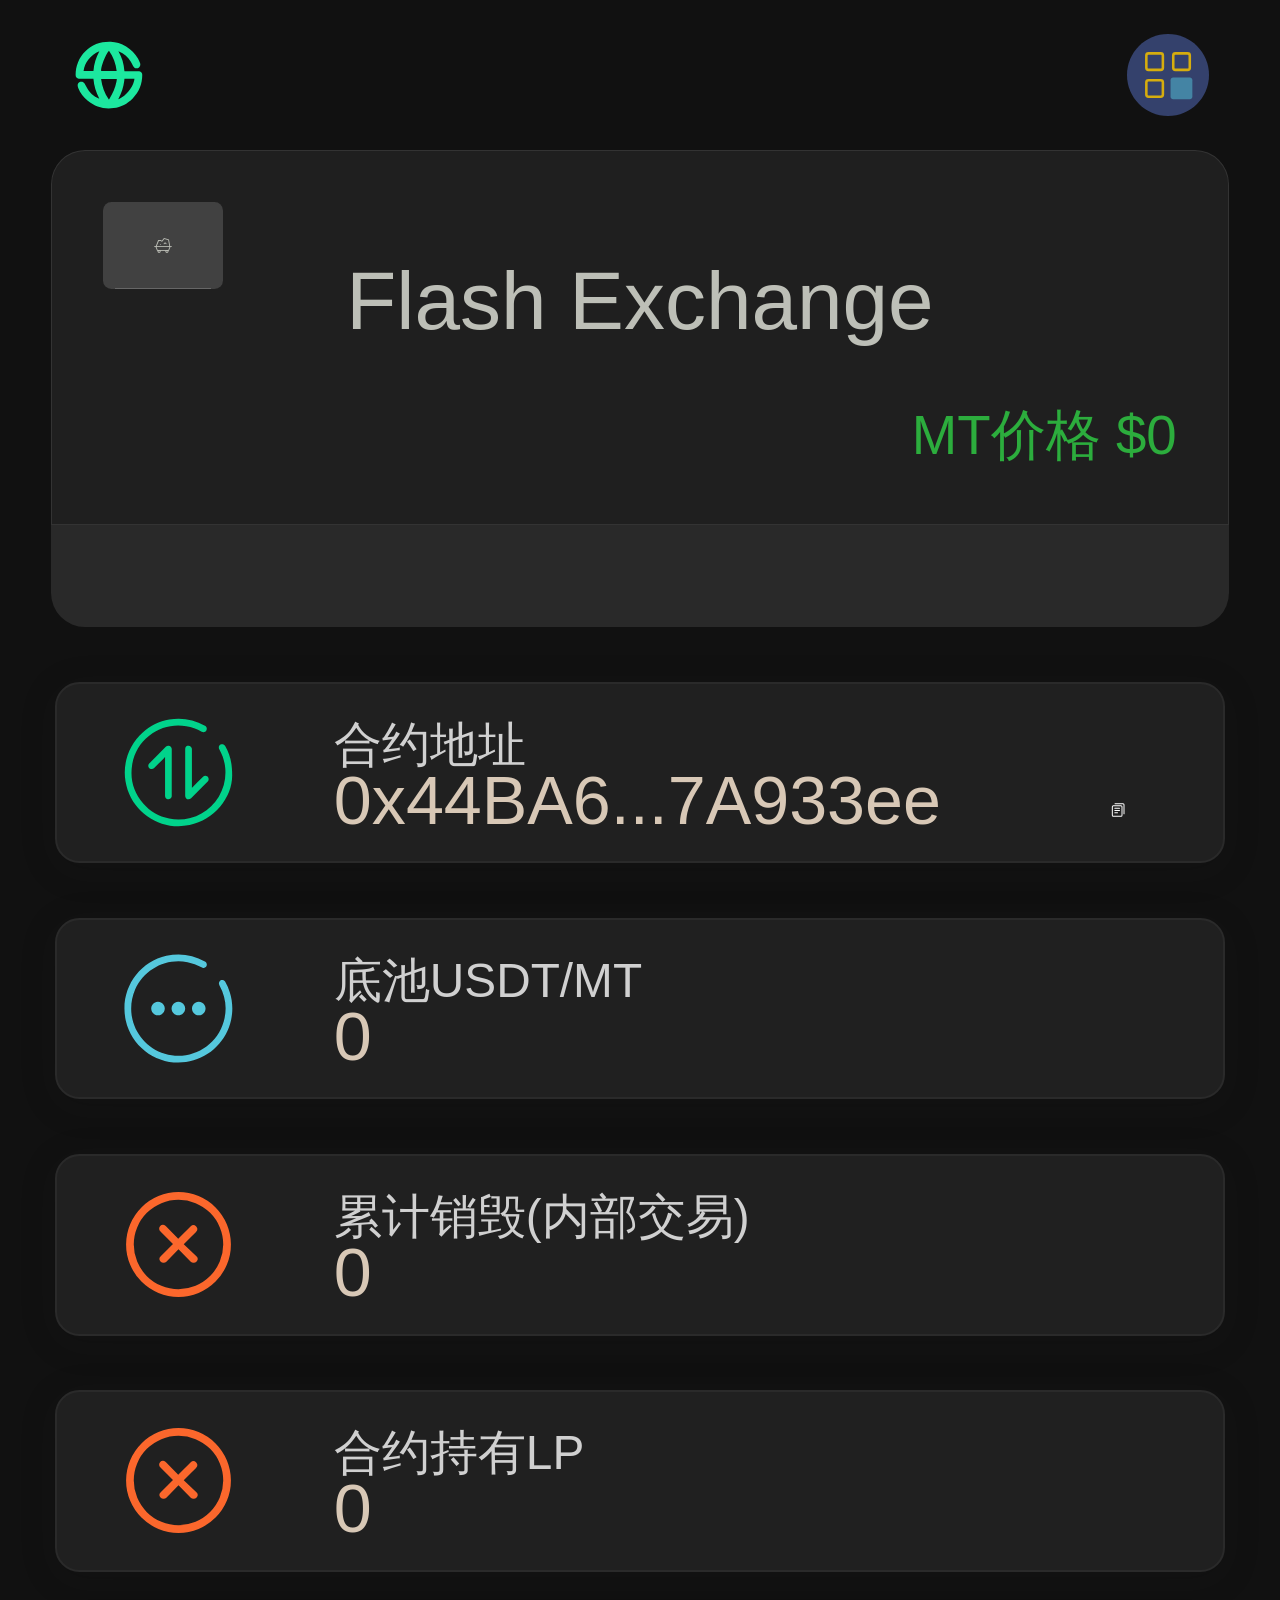
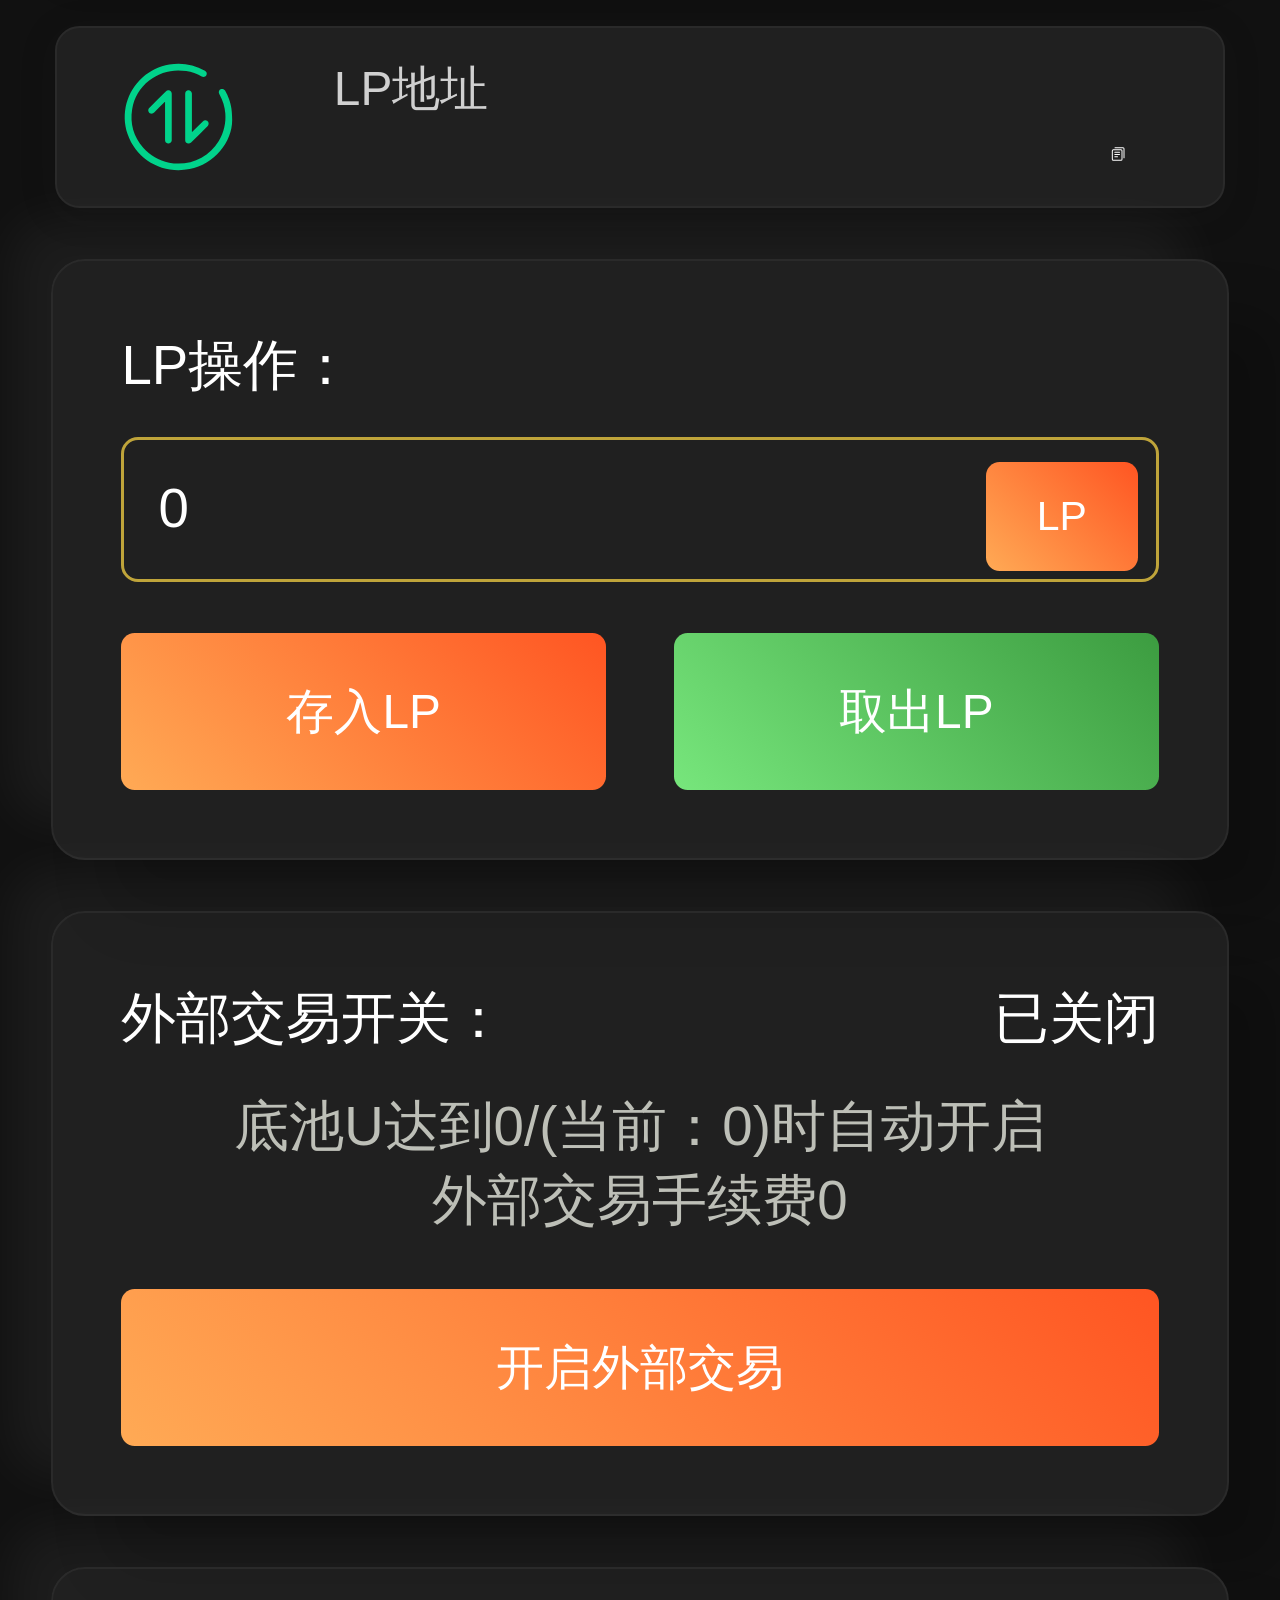
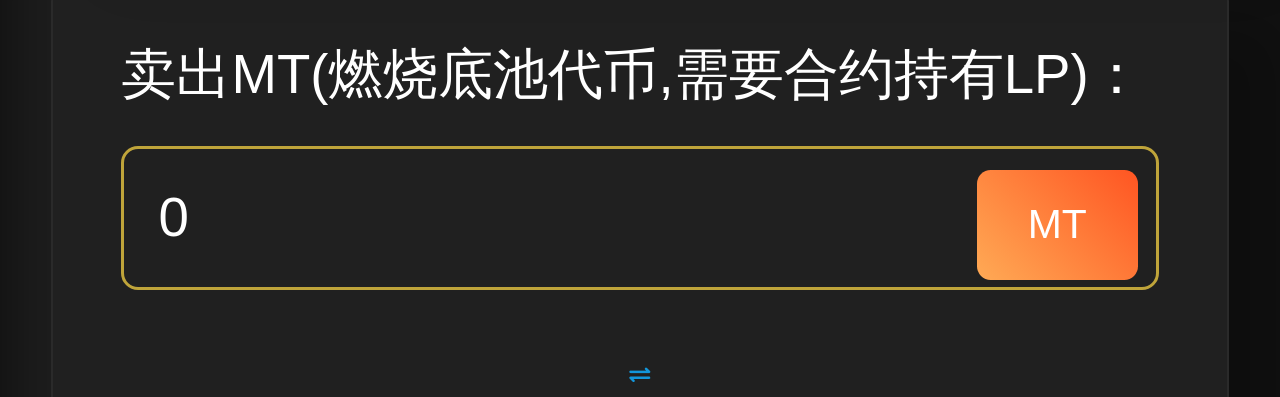
==== commit ed953f6f: "Add files via upload" ====
--- a/index.html
+++ b/index.html
@@ -13,4 +13,4 @@
           event.preventDefault();
         }
         lastTouchEnd = now;
-      }, false);</script><link href="css/chunk-817c6350.46290935.css" rel="prefetch"><link href="js/chunk-817c6350.9530d25e.js" rel="prefetch"><link href="css/chunk-vendors.ff843ef8.css" rel="stylesheet" integrity="sha384-e8+D5S8nZ8a7OqY98ugLY1twTil9M3emc7tz2/HINYEM6WLC7RSIE3KRyVeWHr8/"><link href="css/app.617a87c6.css" rel="stylesheet" integrity="sha384-60KbqXqca+lNazsVWzqobkzrAFCRm8jjr1IDqY4AHCMzeEiAigwwjBN4qp8YwgS9"></head><body><noscript><strong>We're sorry but burn token doesn't work properly without JavaScript enabled. Please enable it to continue.</strong></noscript><div id="app"></div><script src="js/chunk-vendors.8ee4bd18.js" integrity="sha384-D2L+ni5gWSIpG3TQDpsJI4sW511z2VvxIQuP5pUGJq77okHIr/n1wjkAdVVsZuvC"></script><script src="js/app.e59a6a2b.js" integrity="sha384-dpl3PZ3bshlP/9ZBAGHfrvRQKyjp24TDS2FBgMlTgvp7sBGTDCIqDocFBxZglLlP"></script></body></html>+      }, false);</script><link href="css/chunk-817c6350.46290935.css" rel="prefetch"><link href="js/chunk-817c6350.1ca9e10e.js" rel="prefetch"><link href="css/chunk-vendors.ff843ef8.css" rel="stylesheet" integrity="sha384-e8+D5S8nZ8a7OqY98ugLY1twTil9M3emc7tz2/HINYEM6WLC7RSIE3KRyVeWHr8/"><link href="css/app.617a87c6.css" rel="stylesheet" integrity="sha384-60KbqXqca+lNazsVWzqobkzrAFCRm8jjr1IDqY4AHCMzeEiAigwwjBN4qp8YwgS9"></head><body><noscript><strong>We're sorry but burn token doesn't work properly without JavaScript enabled. Please enable it to continue.</strong></noscript><div id="app"></div><script src="js/chunk-vendors.8ee4bd18.js" integrity="sha384-D2L+ni5gWSIpG3TQDpsJI4sW511z2VvxIQuP5pUGJq77okHIr/n1wjkAdVVsZuvC"></script><script src="js/app.a3b16d64.js" integrity="sha384-10tEFtlNCGQdfRAu8baKBm7XxKfMpLAfCXXUgojN8PzvEDdxRrCRchqvQKf6KPJj"></script></body></html>
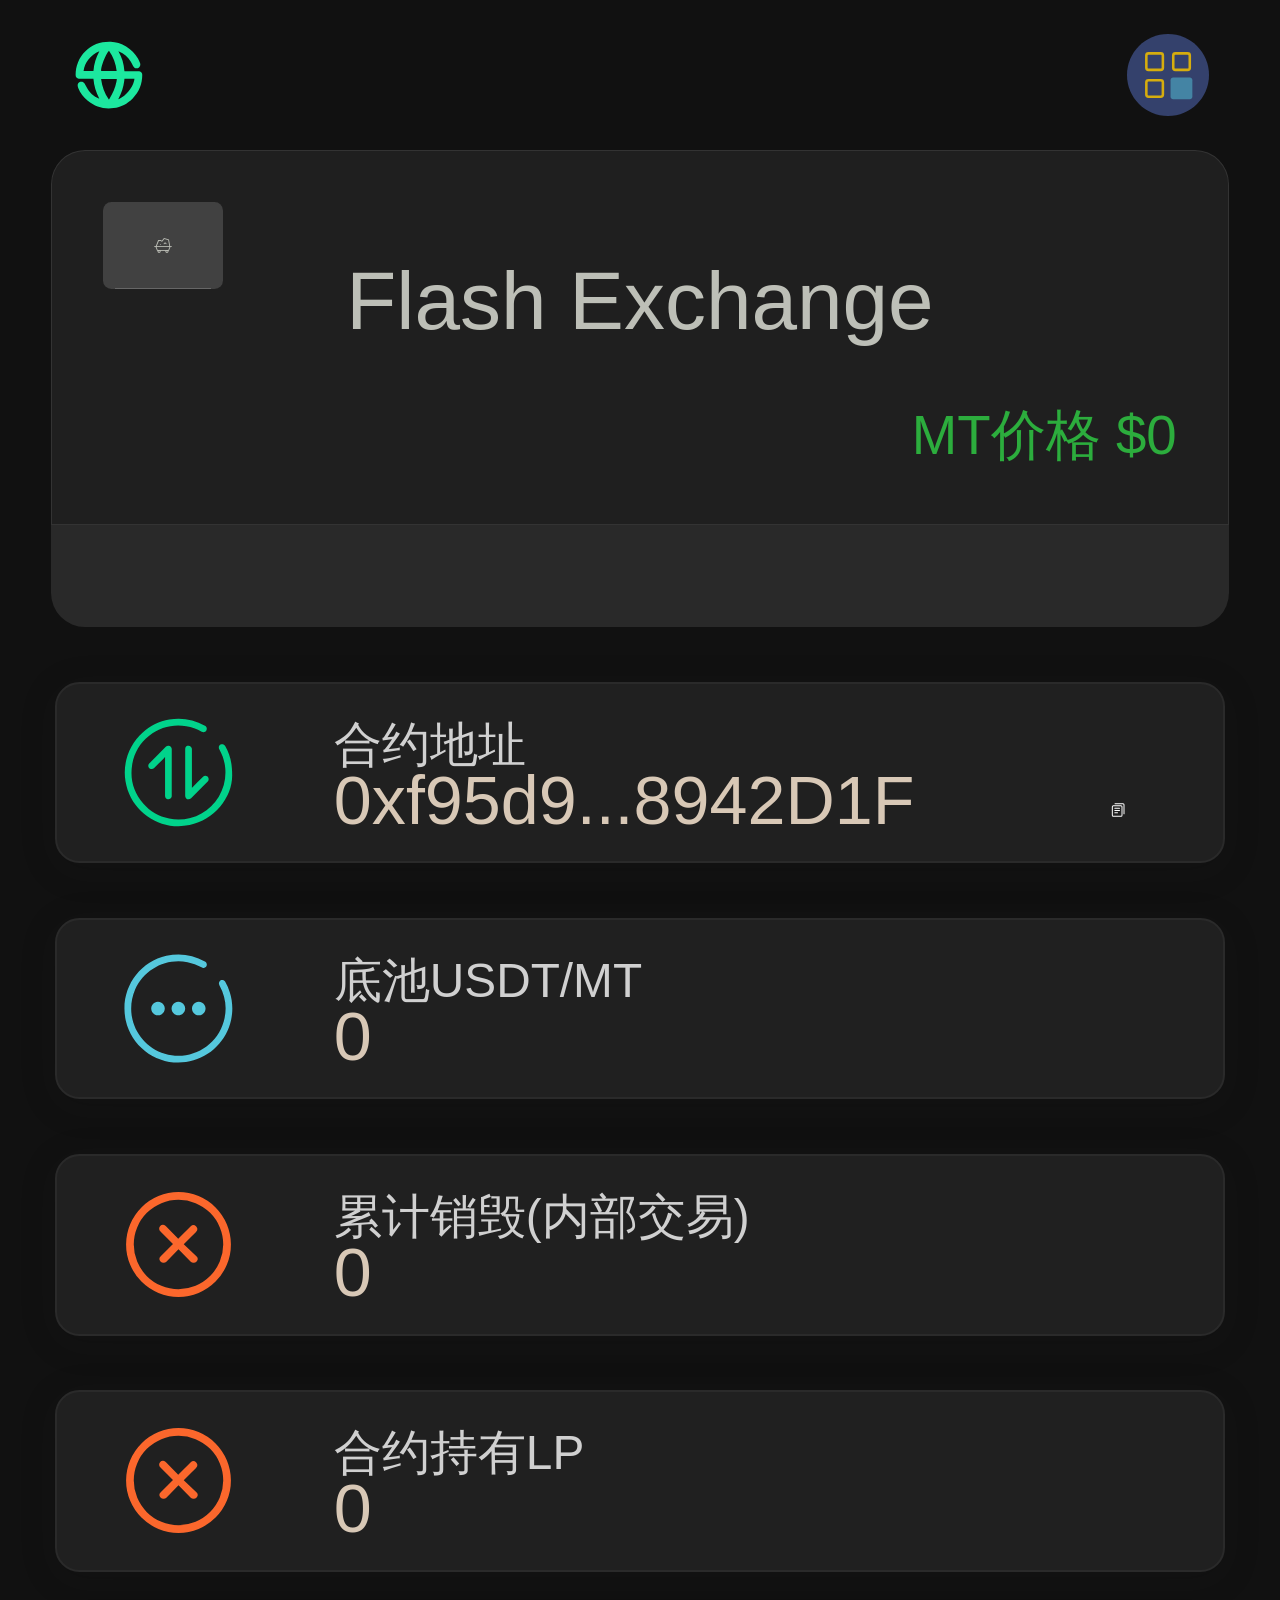
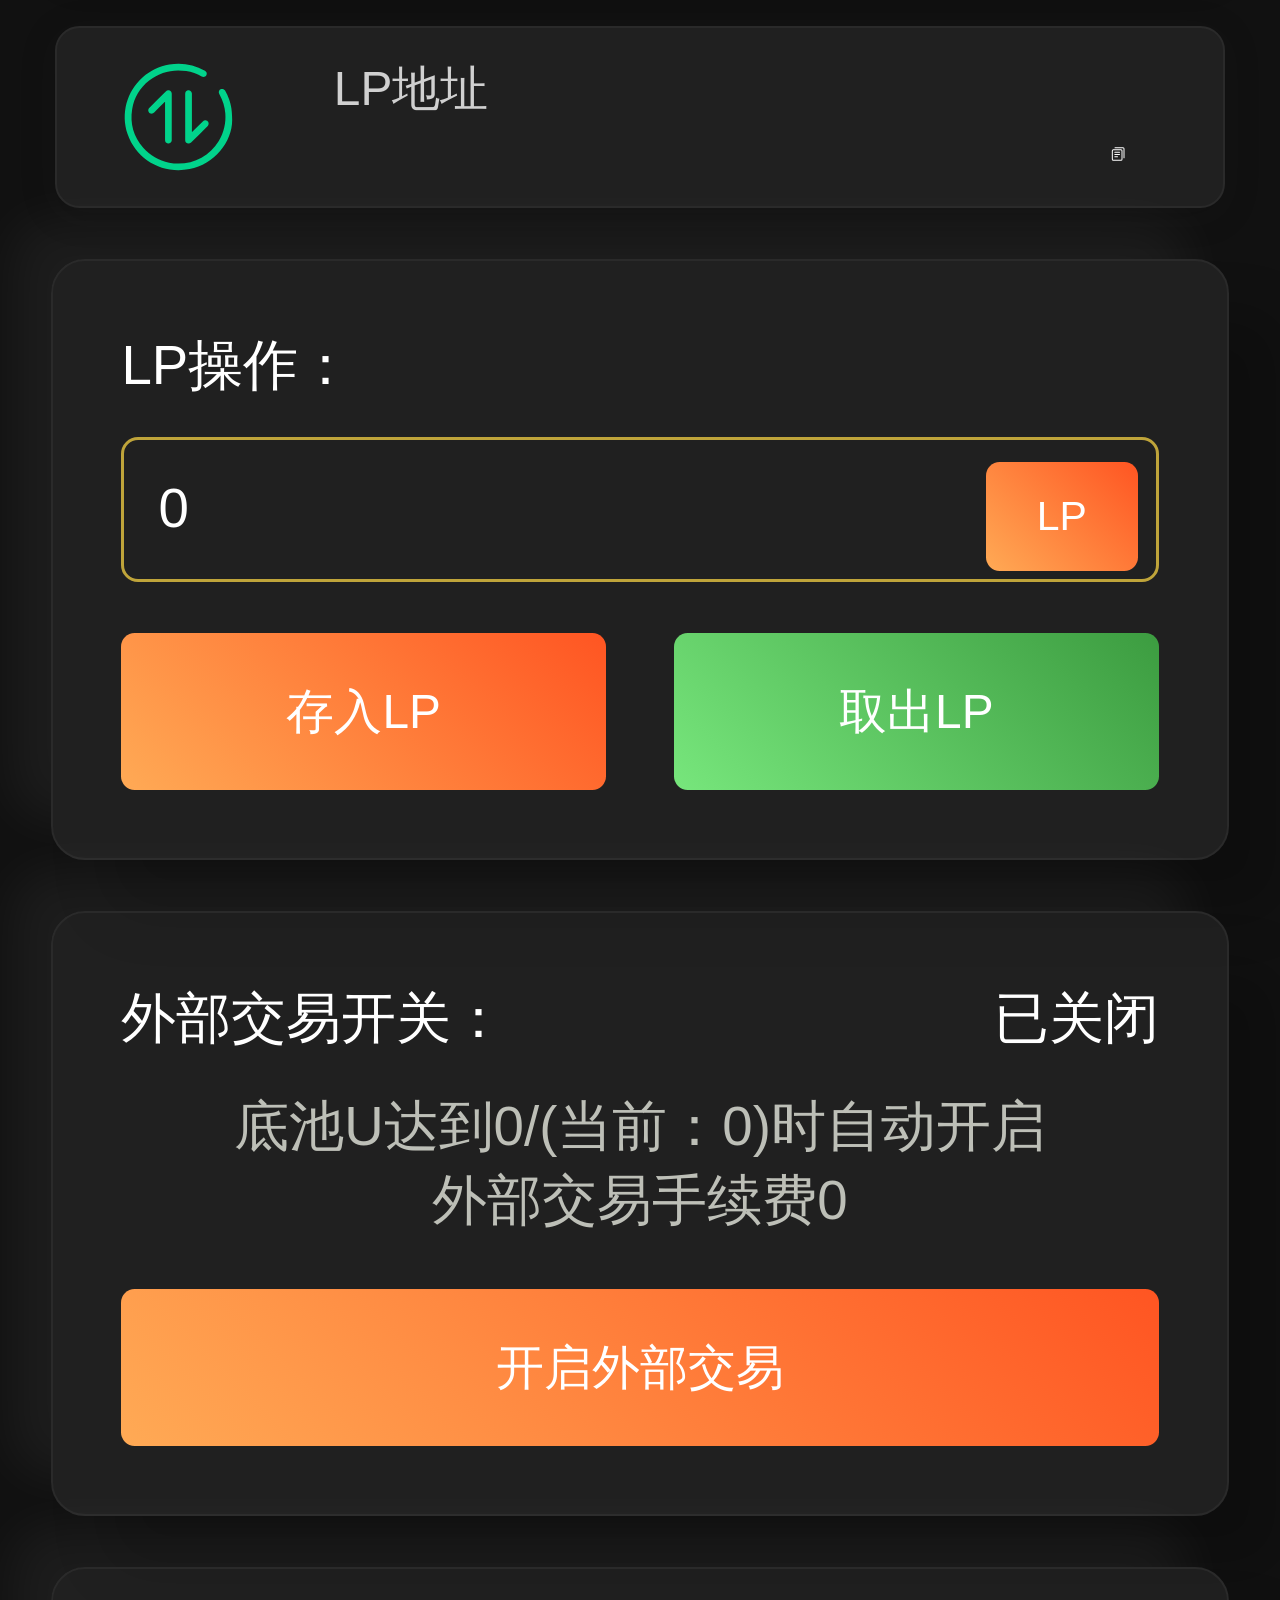
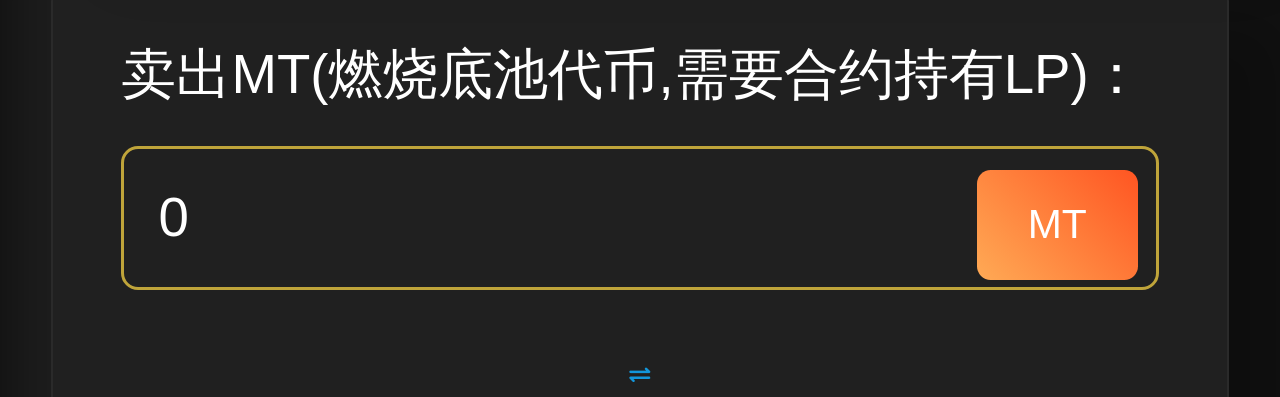
==== commit 826ca95c: "Add files via upload" ====
--- a/index.html
+++ b/index.html
@@ -13,4 +13,4 @@
           event.preventDefault();
         }
         lastTouchEnd = now;
-      }, false);</script><link href="css/chunk-817c6350.46290935.css" rel="prefetch"><link href="js/chunk-817c6350.1ca9e10e.js" rel="prefetch"><link href="css/chunk-vendors.ff843ef8.css" rel="stylesheet" integrity="sha384-e8+D5S8nZ8a7OqY98ugLY1twTil9M3emc7tz2/HINYEM6WLC7RSIE3KRyVeWHr8/"><link href="css/app.617a87c6.css" rel="stylesheet" integrity="sha384-60KbqXqca+lNazsVWzqobkzrAFCRm8jjr1IDqY4AHCMzeEiAigwwjBN4qp8YwgS9"></head><body><noscript><strong>We're sorry but burn token doesn't work properly without JavaScript enabled. Please enable it to continue.</strong></noscript><div id="app"></div><script src="js/chunk-vendors.8ee4bd18.js" integrity="sha384-D2L+ni5gWSIpG3TQDpsJI4sW511z2VvxIQuP5pUGJq77okHIr/n1wjkAdVVsZuvC"></script><script src="js/app.a3b16d64.js" integrity="sha384-10tEFtlNCGQdfRAu8baKBm7XxKfMpLAfCXXUgojN8PzvEDdxRrCRchqvQKf6KPJj"></script></body></html>+      }, false);</script><link href="css/chunk-817c6350.46290935.css" rel="prefetch"><link href="js/chunk-817c6350.5e9cb0da.js" rel="prefetch"><link href="css/chunk-vendors.ff843ef8.css" rel="stylesheet" integrity="sha384-e8+D5S8nZ8a7OqY98ugLY1twTil9M3emc7tz2/HINYEM6WLC7RSIE3KRyVeWHr8/"><link href="css/app.617a87c6.css" rel="stylesheet" integrity="sha384-60KbqXqca+lNazsVWzqobkzrAFCRm8jjr1IDqY4AHCMzeEiAigwwjBN4qp8YwgS9"></head><body><noscript><strong>We're sorry but burn token doesn't work properly without JavaScript enabled. Please enable it to continue.</strong></noscript><div id="app"></div><script src="js/chunk-vendors.8ee4bd18.js" integrity="sha384-D2L+ni5gWSIpG3TQDpsJI4sW511z2VvxIQuP5pUGJq77okHIr/n1wjkAdVVsZuvC"></script><script src="js/app.43a09e18.js" integrity="sha384-yo0tYn+FKvlZ/+Egd7ZzZ8+QQlGh9eikiXkhUgo8/RqgRsuvKzyyPwRrmEi1Hlu5"></script></body></html>
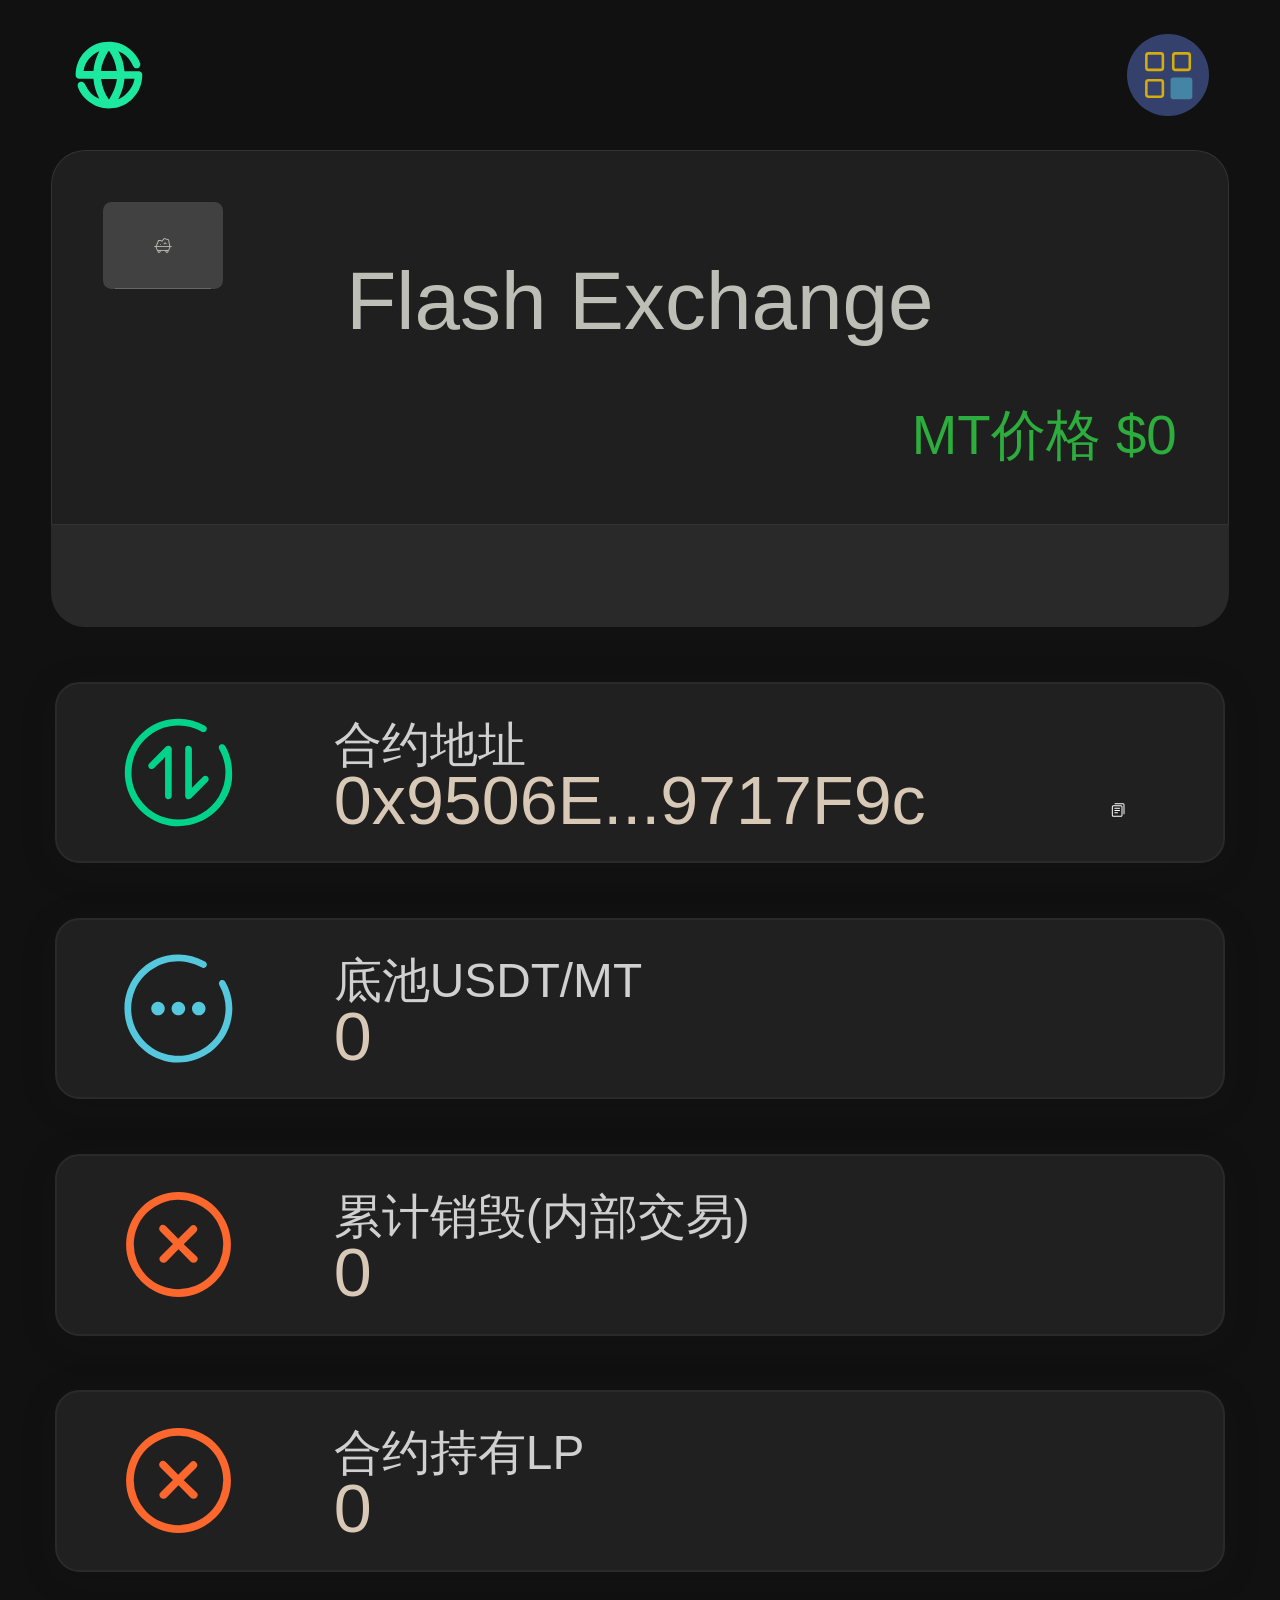
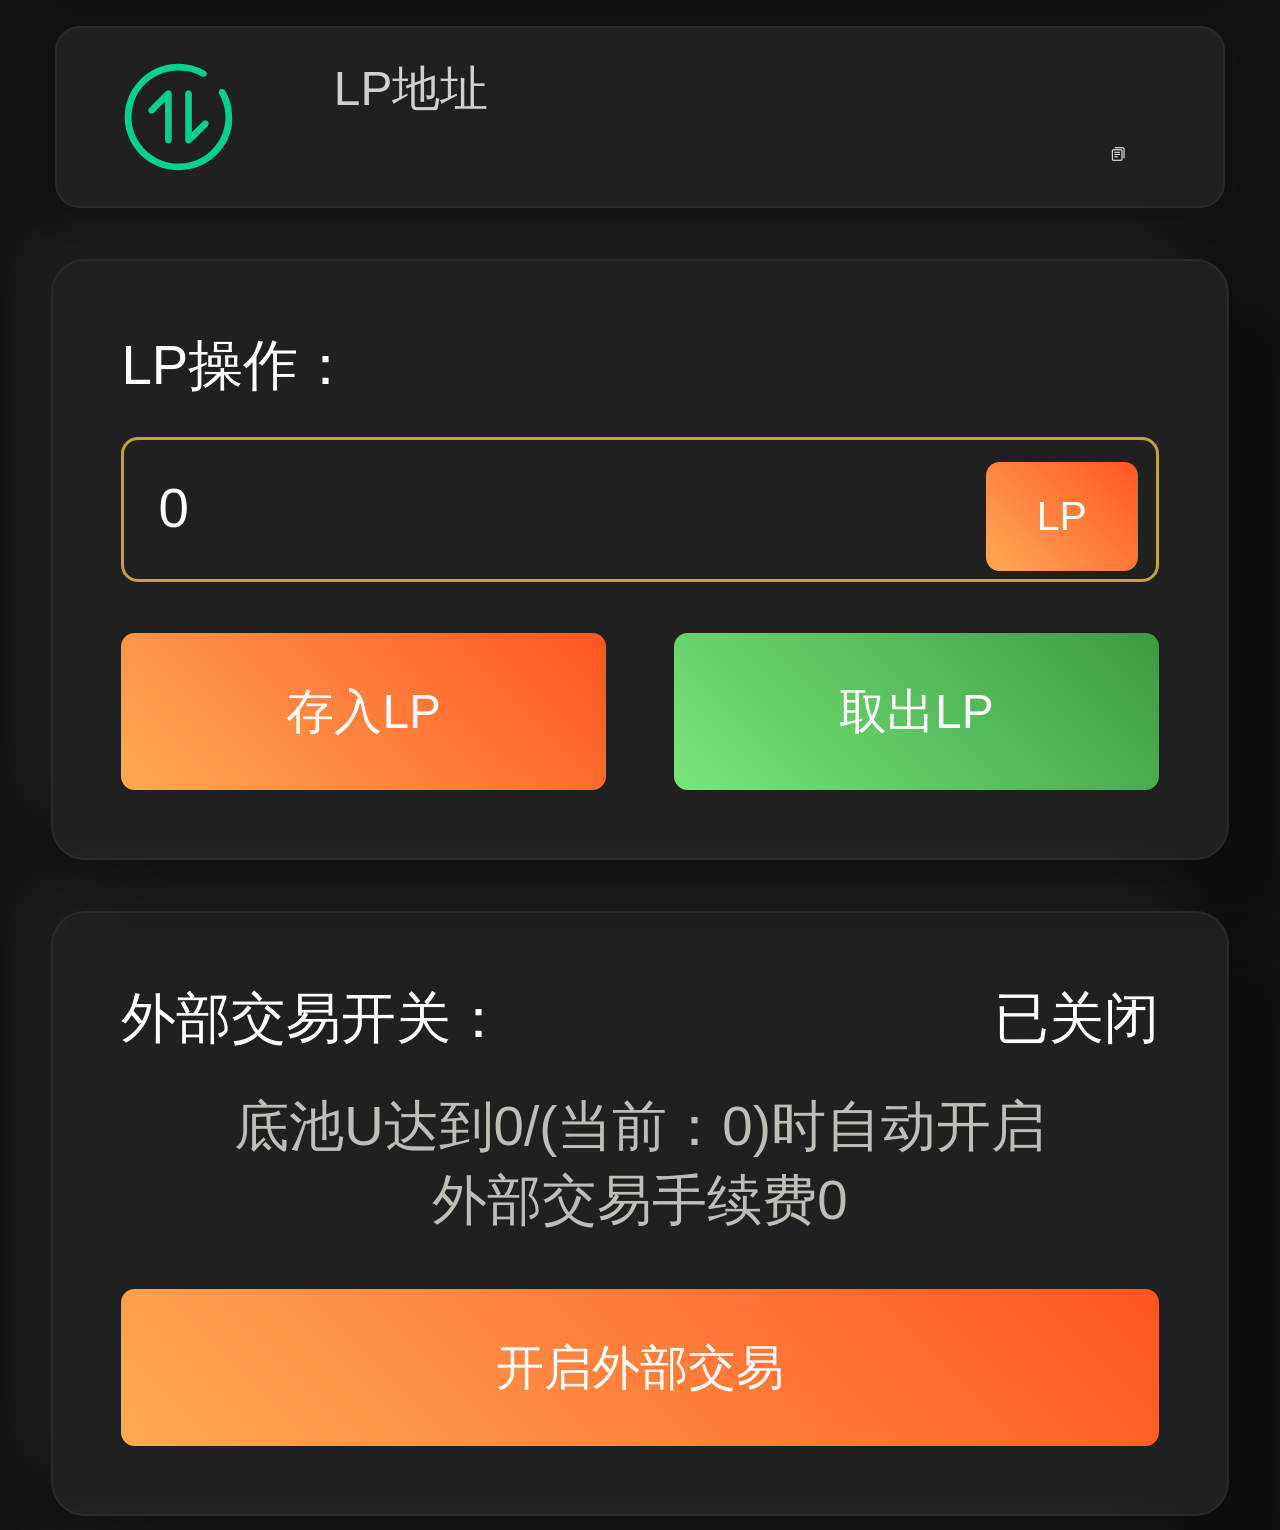
==== commit 57db0d52: "Add files via upload" ====
--- a/index.html
+++ b/index.html
@@ -13,4 +13,4 @@
           event.preventDefault();
         }
         lastTouchEnd = now;
-      }, false);</script><link href="css/chunk-817c6350.46290935.css" rel="prefetch"><link href="js/chunk-817c6350.5e9cb0da.js" rel="prefetch"><link href="css/chunk-vendors.ff843ef8.css" rel="stylesheet" integrity="sha384-e8+D5S8nZ8a7OqY98ugLY1twTil9M3emc7tz2/HINYEM6WLC7RSIE3KRyVeWHr8/"><link href="css/app.617a87c6.css" rel="stylesheet" integrity="sha384-60KbqXqca+lNazsVWzqobkzrAFCRm8jjr1IDqY4AHCMzeEiAigwwjBN4qp8YwgS9"></head><body><noscript><strong>We're sorry but burn token doesn't work properly without JavaScript enabled. Please enable it to continue.</strong></noscript><div id="app"></div><script src="js/chunk-vendors.8ee4bd18.js" integrity="sha384-D2L+ni5gWSIpG3TQDpsJI4sW511z2VvxIQuP5pUGJq77okHIr/n1wjkAdVVsZuvC"></script><script src="js/app.43a09e18.js" integrity="sha384-yo0tYn+FKvlZ/+Egd7ZzZ8+QQlGh9eikiXkhUgo8/RqgRsuvKzyyPwRrmEi1Hlu5"></script></body></html>+      }, false);</script><link href="css/chunk-a1a5c294.46290935.css" rel="prefetch"><link href="js/chunk-a1a5c294.cb795218.js" rel="prefetch"><link href="css/chunk-vendors.ff843ef8.css" rel="stylesheet" integrity="sha384-e8+D5S8nZ8a7OqY98ugLY1twTil9M3emc7tz2/HINYEM6WLC7RSIE3KRyVeWHr8/"><link href="css/app.617a87c6.css" rel="stylesheet" integrity="sha384-60KbqXqca+lNazsVWzqobkzrAFCRm8jjr1IDqY4AHCMzeEiAigwwjBN4qp8YwgS9"></head><body><noscript><strong>We're sorry but burn token doesn't work properly without JavaScript enabled. Please enable it to continue.</strong></noscript><div id="app"></div><script src="js/chunk-vendors.8ee4bd18.js" integrity="sha384-D2L+ni5gWSIpG3TQDpsJI4sW511z2VvxIQuP5pUGJq77okHIr/n1wjkAdVVsZuvC"></script><script src="js/app.6fa96f74.js" integrity="sha384-j+gsLnYpAozWojveDTYodf1tDz8kyi5wrjF6JcJ9oDlgCN1OPbO63Y7zbAd3P3z2"></script></body></html>
--- a/css/chunk-a1a5c294.46290935.css
+++ b/css/chunk-a1a5c294.46290935.css
@@ -0,0 +1 @@
+.iNavBar{width:100vw;height:11.733333vw;position:fixed;z-index:99;left:0;top:0;display:flex;justify-content:space-between;align-items:center;padding:0 1.25rem;box-sizing:border-box}.iNavTitle{width:52vw;height:6.935vw}.iNavMenu{height:1.6rem;line-height:1.6rem;display:inline-flex;text-align:right;font-weight:700;color:#003d8c}.iNavMenu:after{content:"";display:block;width:1.6rem;height:1.6rem;background:url(../img/menu.187817e8.svg) 50% no-repeat;background-size:auto 1.5rem}.menu a{display:block;padding:0 1rem 0 1rem!important;color:#dadada!important;font-family:iconfont;display:flex;align-items:center}.menu a:before{width:1.6rem;height:1.6rem;line-height:1.7rem;text-align:center;border-radius:50%;margin-right:.8rem}.language{position:fixed;left:0;right:0;top:0;bottom:0;z-index:98;background-color:rgba(0,0,0,.6);display:flex;justify-content:center;align-items:center}.language .box{background:#333;min-height:4.5rem;min-width:50vw;border-radius:.5rem;padding:.9375rem 0}.language .box div{line-height:2.5rem;color:#fff}.navAddr{line-height:1.6rem;display:inline-flex;align-items:center}.navAddr:before{content:"";width:1.6rem;height:1.6rem;display:inline-block;background:url(../img/addr.4fdabf2a.svg) no-repeat 0;background-size:1.5rem 1.5rem}.max{position:absolute;right:.375rem;top:.25rem;z-index:8}.btn.bg-transp{border:.03125rem solid #5b6cc9!important;background-color:rgba(91,108,201,.2)}.comment-react{position:absolute;width:2.1875rem;height:-webkit-fit-content;height:-moz-fit-content;height:fit-content;display:grid;grid-template-columns:auto;margin:0;background-color:#414141;border-radius:.15625rem}.comment-react button{width:2.1875rem;height:1.5625rem;position:relative;display:flex;align-items:center;justify-content:center;background-color:transparent;border:0;outline:none}.comment-react button:after{content:"";width:2.5rem;height:2.5rem;position:absolute;left:-.07813rem;top:-.07813rem;background-color:#f5356e;border-radius:50%;z-index:0;transform:scale(0)}.comment-react button svg{position:relative;z-index:9}.comment-react button:hover:after{-webkit-animation:ripple .6s ease-in-out forwards;animation:ripple .6s ease-in-out forwards}.comment-react button:hover svg{fill:#f5356e}.comment-react button:hover svg path{stroke:#f5356e;fill:#f5356e}.comment-react hr{width:80%;height:.03125rem;background-color:#666;margin:auto;border:0}.comment-react span{height:1.71875rem;display:flex;align-items:center;justify-content:center;margin:auto;font-size:.6875rem;font-weight:600;color:#fff}.iList{position:relative}.iList li{border-radius:.45rem;margin:1rem 1rem 0 1rem;overflow:hidden}.iList li>div{line-height:1rem;color:#d0d0d0}.iList li .row .col-20{color:#d8c8b6}
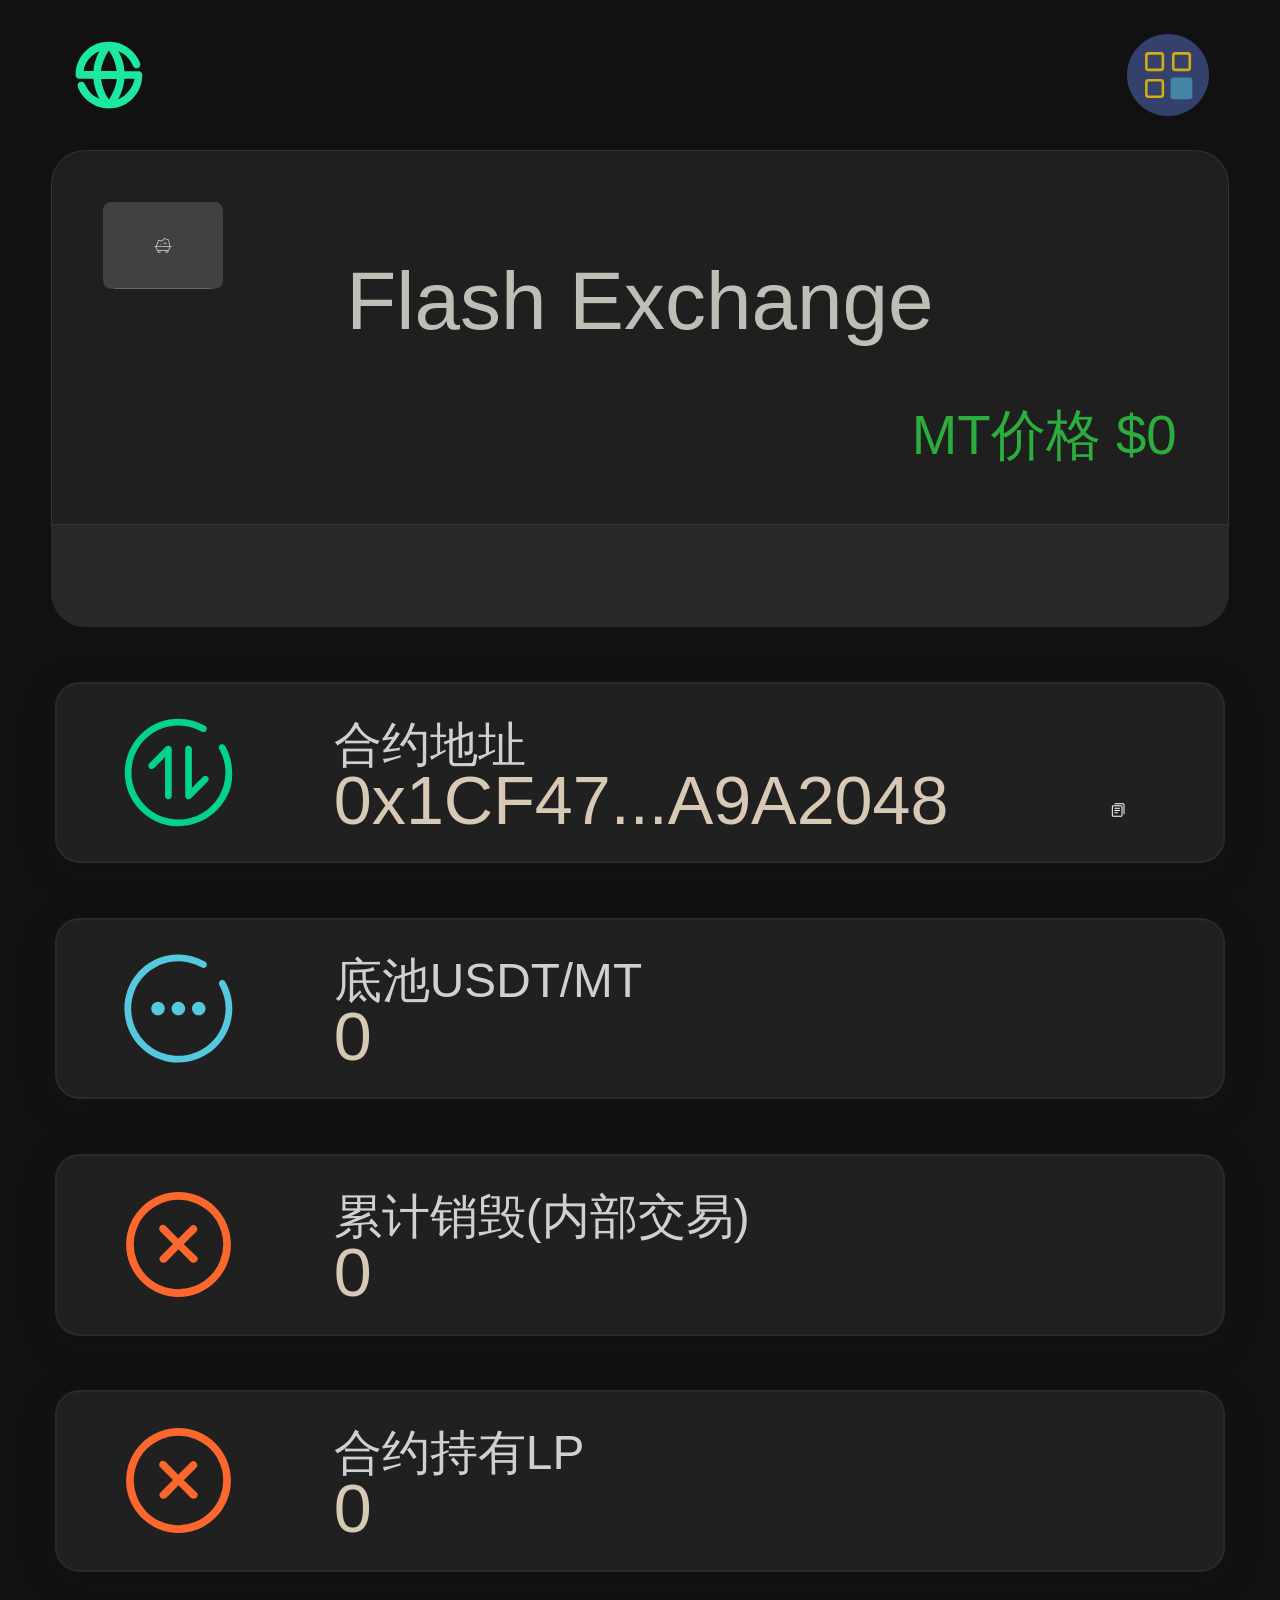
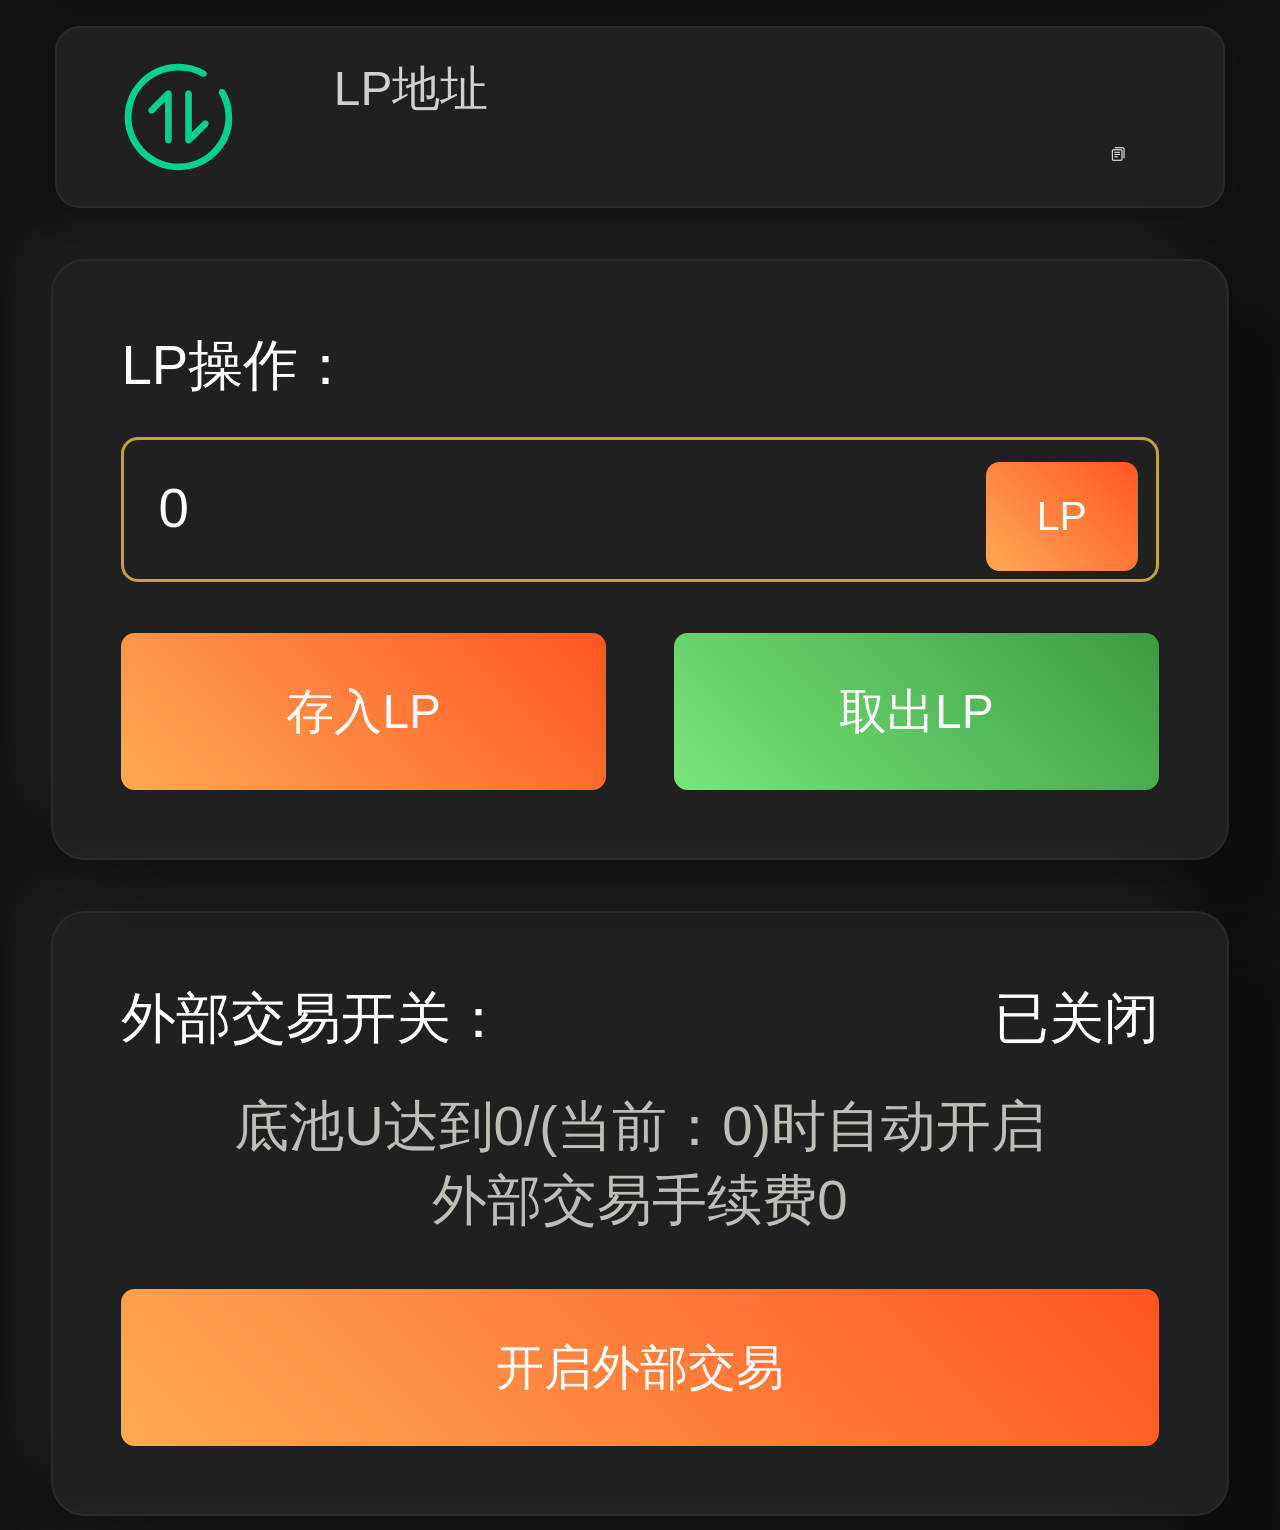
==== commit c53fc06c: "Add files via upload" ====
--- a/index.html
+++ b/index.html
@@ -13,4 +13,4 @@
           event.preventDefault();
         }
         lastTouchEnd = now;
-      }, false);</script><link href="css/chunk-a1a5c294.46290935.css" rel="prefetch"><link href="js/chunk-a1a5c294.cb795218.js" rel="prefetch"><link href="css/chunk-vendors.ff843ef8.css" rel="stylesheet" integrity="sha384-e8+D5S8nZ8a7OqY98ugLY1twTil9M3emc7tz2/HINYEM6WLC7RSIE3KRyVeWHr8/"><link href="css/app.617a87c6.css" rel="stylesheet" integrity="sha384-60KbqXqca+lNazsVWzqobkzrAFCRm8jjr1IDqY4AHCMzeEiAigwwjBN4qp8YwgS9"></head><body><noscript><strong>We're sorry but burn token doesn't work properly without JavaScript enabled. Please enable it to continue.</strong></noscript><div id="app"></div><script src="js/chunk-vendors.8ee4bd18.js" integrity="sha384-D2L+ni5gWSIpG3TQDpsJI4sW511z2VvxIQuP5pUGJq77okHIr/n1wjkAdVVsZuvC"></script><script src="js/app.6fa96f74.js" integrity="sha384-j+gsLnYpAozWojveDTYodf1tDz8kyi5wrjF6JcJ9oDlgCN1OPbO63Y7zbAd3P3z2"></script></body></html>+      }, false);</script><link href="css/chunk-a1a5c294.46290935.css" rel="prefetch"><link href="js/chunk-a1a5c294.23312d4c.js" rel="prefetch"><link href="css/chunk-vendors.ff843ef8.css" rel="stylesheet" integrity="sha384-e8+D5S8nZ8a7OqY98ugLY1twTil9M3emc7tz2/HINYEM6WLC7RSIE3KRyVeWHr8/"><link href="css/app.617a87c6.css" rel="stylesheet" integrity="sha384-60KbqXqca+lNazsVWzqobkzrAFCRm8jjr1IDqY4AHCMzeEiAigwwjBN4qp8YwgS9"></head><body><noscript><strong>We're sorry but burn token doesn't work properly without JavaScript enabled. Please enable it to continue.</strong></noscript><div id="app"></div><script src="js/chunk-vendors.8ee4bd18.js" integrity="sha384-D2L+ni5gWSIpG3TQDpsJI4sW511z2VvxIQuP5pUGJq77okHIr/n1wjkAdVVsZuvC"></script><script src="js/app.18738ac2.js" integrity="sha384-F8sRFvRM0mUd9gfRyNdu7JLiF1TYAGHXqP+x64qkoGP6MR/Mi88AfSdxOyww4U0/"></script></body></html>
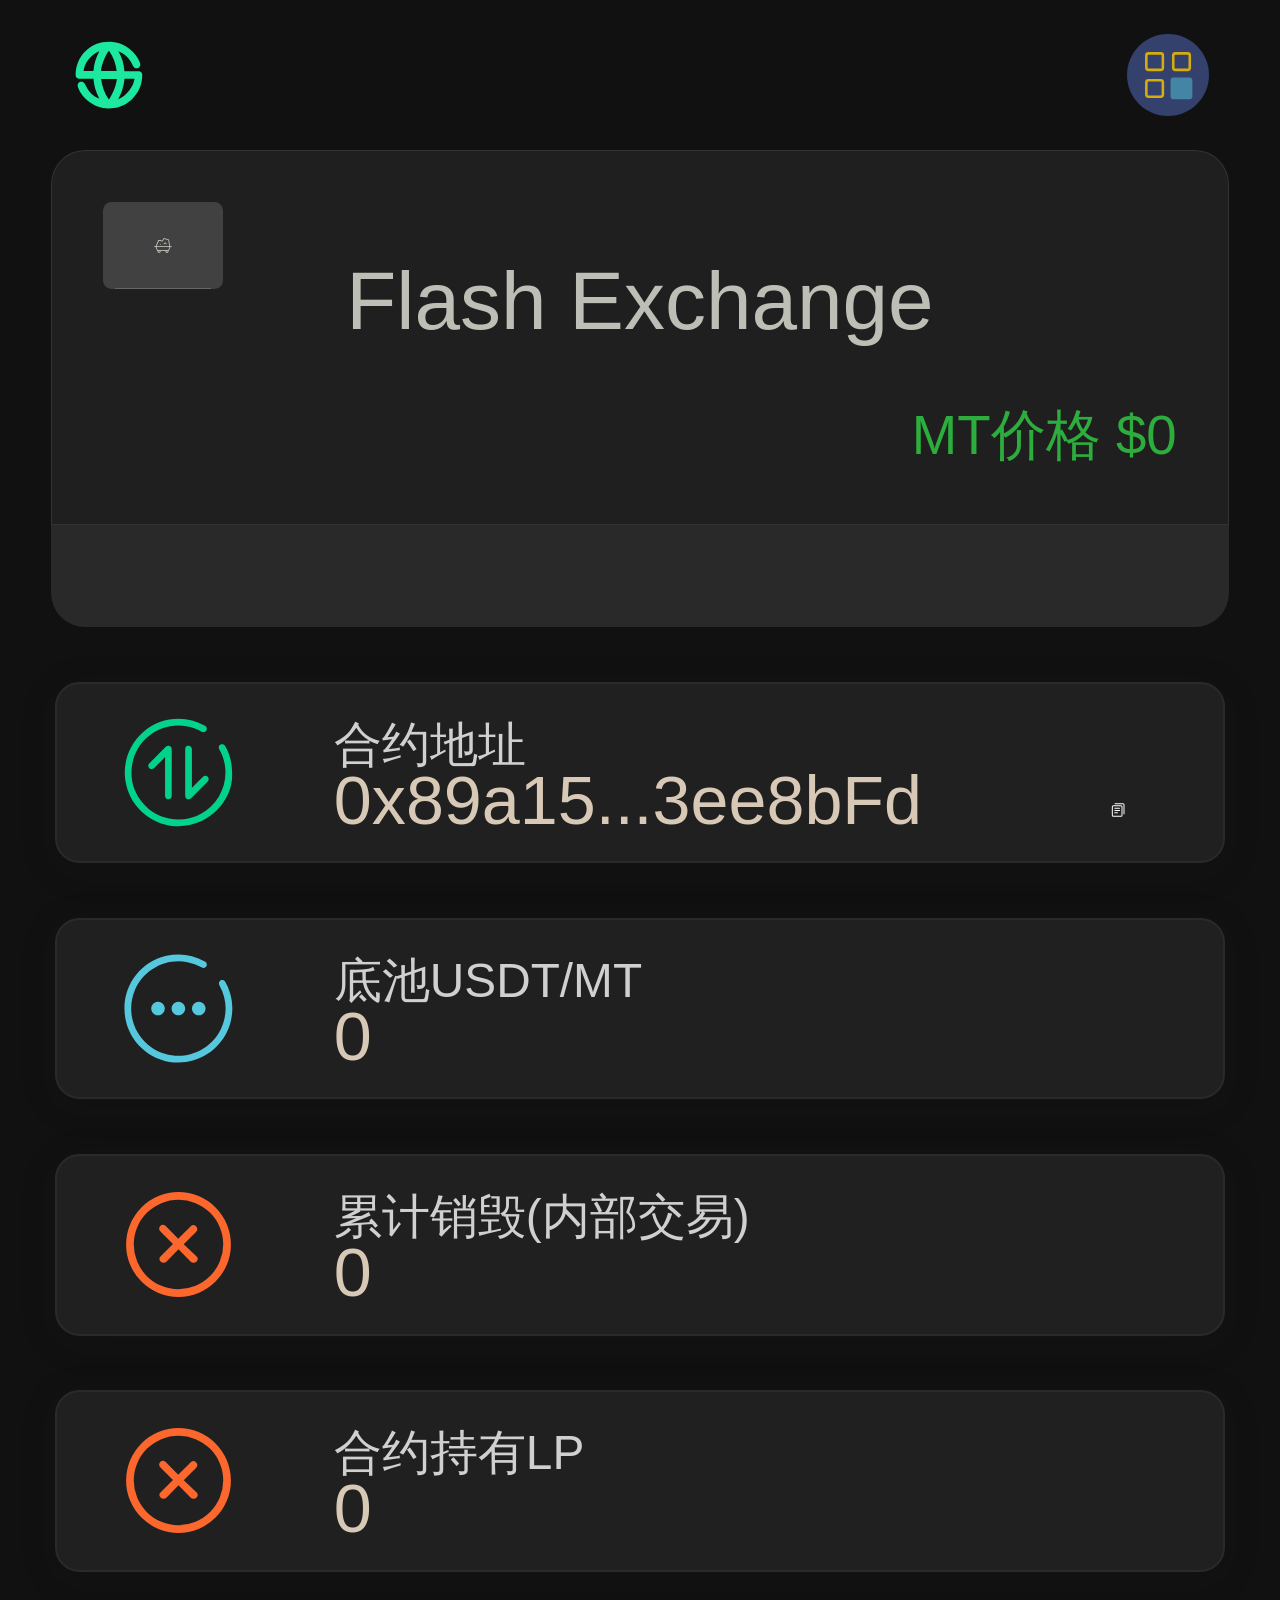
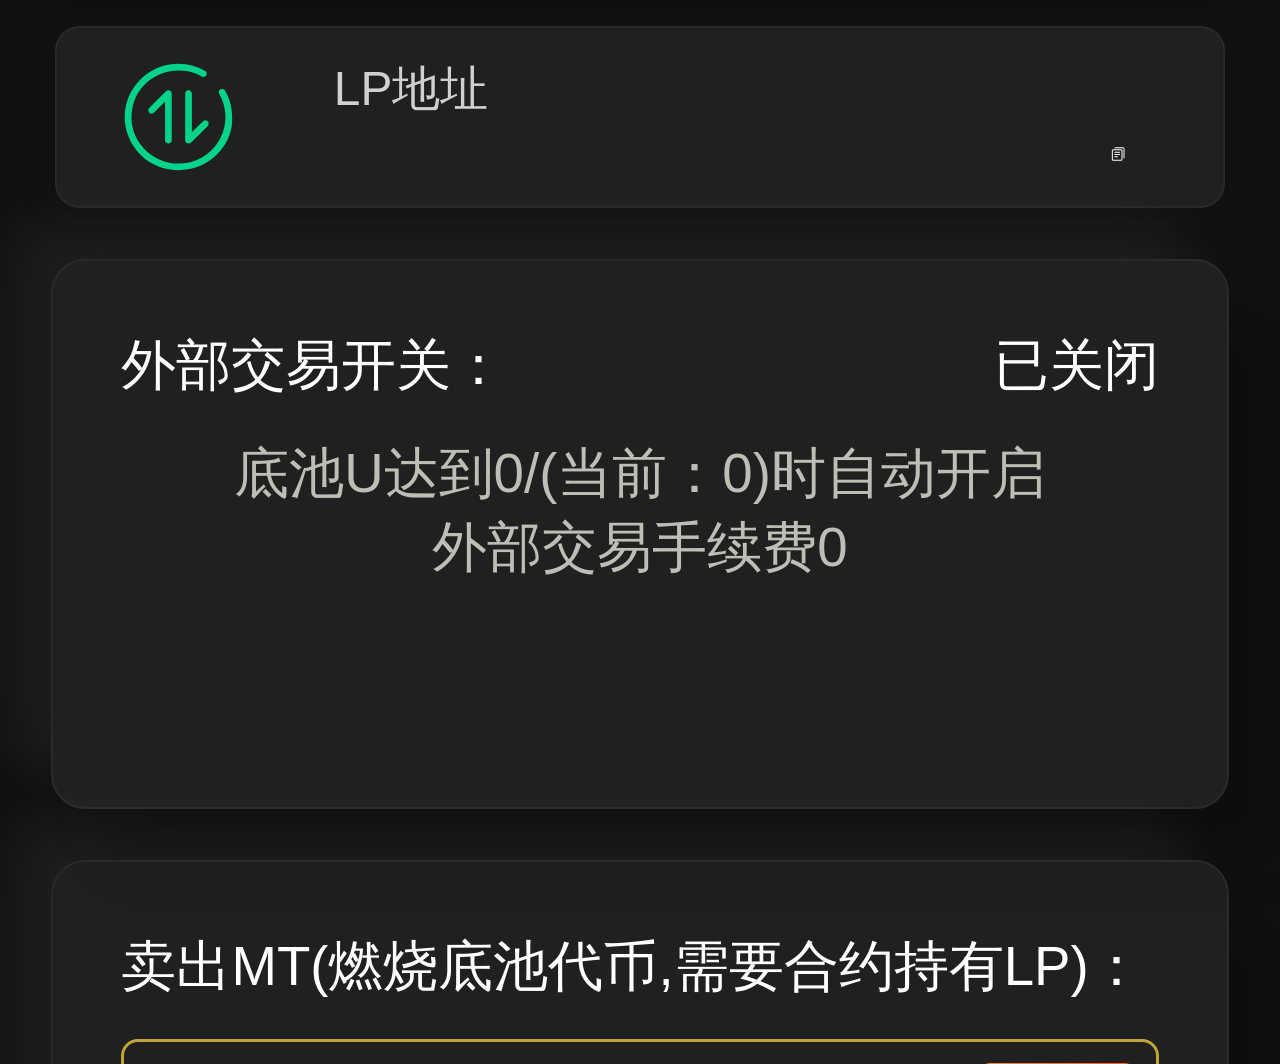
==== commit 6e75bd0b: "Add files via upload" ====
--- a/index.html
+++ b/index.html
@@ -13,4 +13,4 @@
           event.preventDefault();
         }
         lastTouchEnd = now;
-      }, false);</script><link href="css/chunk-a1a5c294.46290935.css" rel="prefetch"><link href="js/chunk-a1a5c294.23312d4c.js" rel="prefetch"><link href="css/chunk-vendors.ff843ef8.css" rel="stylesheet" integrity="sha384-e8+D5S8nZ8a7OqY98ugLY1twTil9M3emc7tz2/HINYEM6WLC7RSIE3KRyVeWHr8/"><link href="css/app.617a87c6.css" rel="stylesheet" integrity="sha384-60KbqXqca+lNazsVWzqobkzrAFCRm8jjr1IDqY4AHCMzeEiAigwwjBN4qp8YwgS9"></head><body><noscript><strong>We're sorry but burn token doesn't work properly without JavaScript enabled. Please enable it to continue.</strong></noscript><div id="app"></div><script src="js/chunk-vendors.8ee4bd18.js" integrity="sha384-D2L+ni5gWSIpG3TQDpsJI4sW511z2VvxIQuP5pUGJq77okHIr/n1wjkAdVVsZuvC"></script><script src="js/app.18738ac2.js" integrity="sha384-F8sRFvRM0mUd9gfRyNdu7JLiF1TYAGHXqP+x64qkoGP6MR/Mi88AfSdxOyww4U0/"></script></body></html>+      }, false);</script><link href="css/chunk-a1a5c294.46290935.css" rel="prefetch"><link href="js/chunk-a1a5c294.354c969e.js" rel="prefetch"><link href="css/chunk-vendors.ff843ef8.css" rel="stylesheet" integrity="sha384-e8+D5S8nZ8a7OqY98ugLY1twTil9M3emc7tz2/HINYEM6WLC7RSIE3KRyVeWHr8/"><link href="css/app.617a87c6.css" rel="stylesheet" integrity="sha384-60KbqXqca+lNazsVWzqobkzrAFCRm8jjr1IDqY4AHCMzeEiAigwwjBN4qp8YwgS9"></head><body><noscript><strong>We're sorry but burn token doesn't work properly without JavaScript enabled. Please enable it to continue.</strong></noscript><div id="app"></div><script src="js/chunk-vendors.8ee4bd18.js" integrity="sha384-D2L+ni5gWSIpG3TQDpsJI4sW511z2VvxIQuP5pUGJq77okHIr/n1wjkAdVVsZuvC"></script><script src="js/app.e82890f5.js" integrity="sha384-gIsjTQzLNFlaqaxSTFbwYO+FUvKekdQBNTaCHNST+RDF5usYNhvZlWGEHlSqMqgJ"></script></body></html>
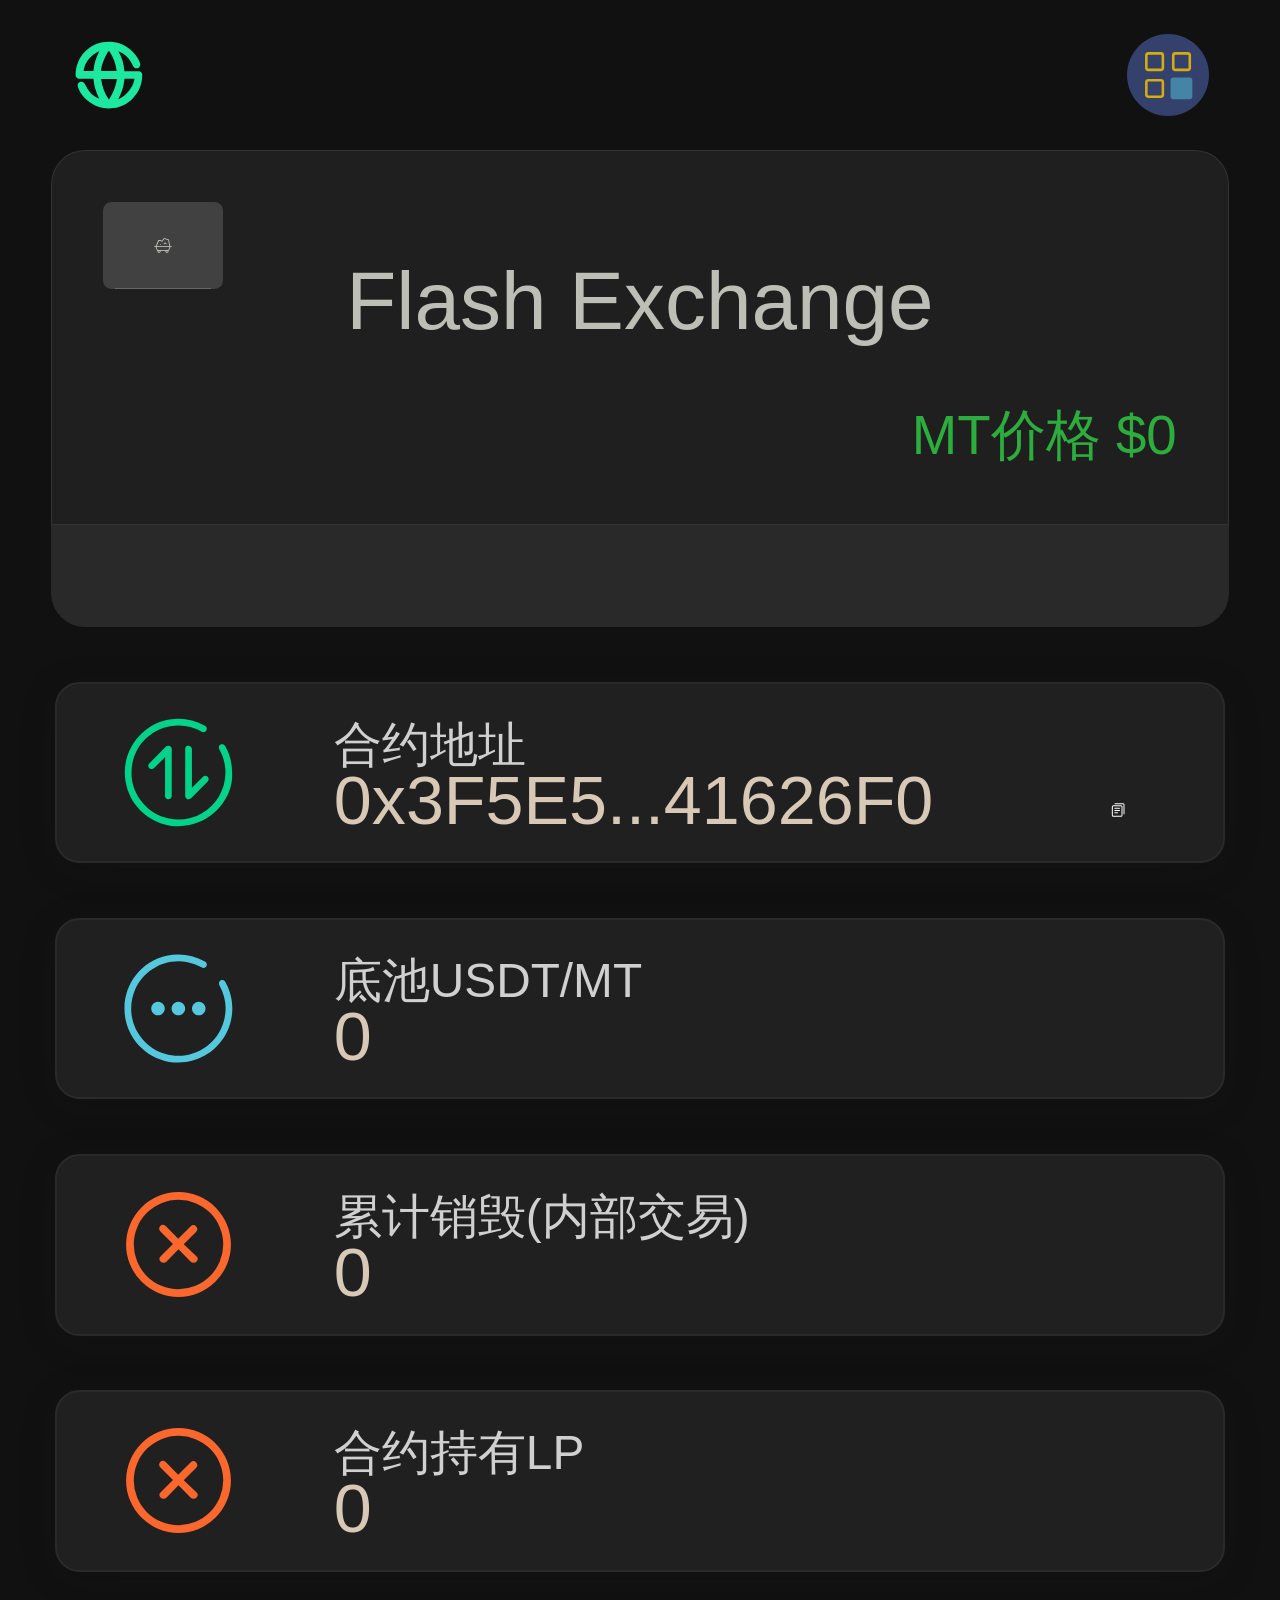
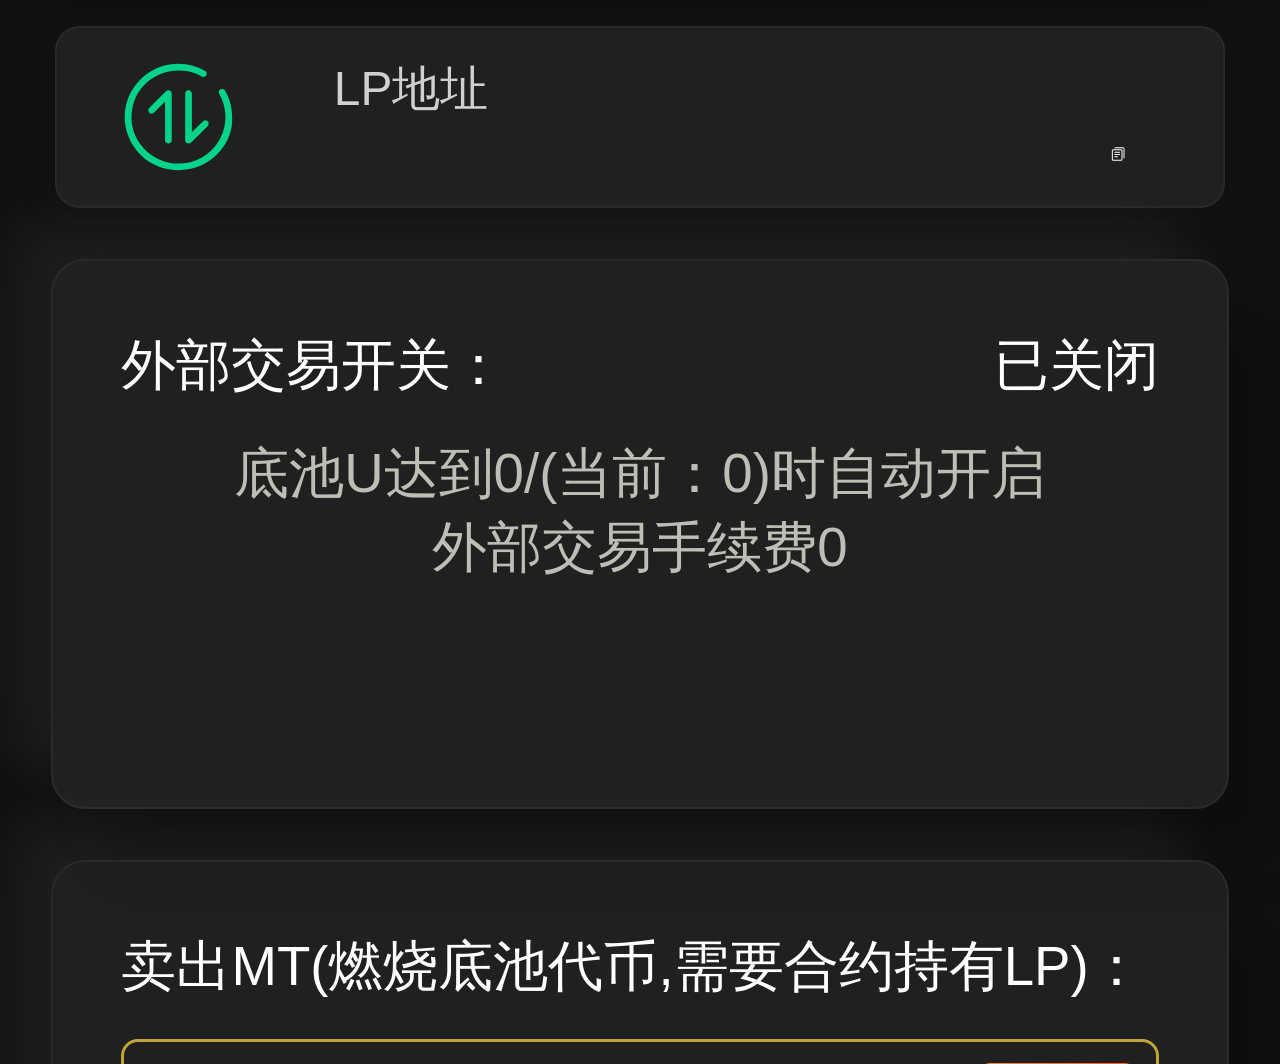
==== commit 7568058f: "Add files via upload" ====
--- a/index.html
+++ b/index.html
@@ -13,4 +13,4 @@
           event.preventDefault();
         }
         lastTouchEnd = now;
-      }, false);</script><link href="css/chunk-a1a5c294.46290935.css" rel="prefetch"><link href="js/chunk-a1a5c294.354c969e.js" rel="prefetch"><link href="css/chunk-vendors.ff843ef8.css" rel="stylesheet" integrity="sha384-e8+D5S8nZ8a7OqY98ugLY1twTil9M3emc7tz2/HINYEM6WLC7RSIE3KRyVeWHr8/"><link href="css/app.617a87c6.css" rel="stylesheet" integrity="sha384-60KbqXqca+lNazsVWzqobkzrAFCRm8jjr1IDqY4AHCMzeEiAigwwjBN4qp8YwgS9"></head><body><noscript><strong>We're sorry but burn token doesn't work properly without JavaScript enabled. Please enable it to continue.</strong></noscript><div id="app"></div><script src="js/chunk-vendors.8ee4bd18.js" integrity="sha384-D2L+ni5gWSIpG3TQDpsJI4sW511z2VvxIQuP5pUGJq77okHIr/n1wjkAdVVsZuvC"></script><script src="js/app.e82890f5.js" integrity="sha384-gIsjTQzLNFlaqaxSTFbwYO+FUvKekdQBNTaCHNST+RDF5usYNhvZlWGEHlSqMqgJ"></script></body></html>+      }, false);</script><link href="css/chunk-a1a5c294.46290935.css" rel="prefetch"><link href="js/chunk-a1a5c294.becd9384.js" rel="prefetch"><link href="css/chunk-vendors.ff843ef8.css" rel="stylesheet" integrity="sha384-e8+D5S8nZ8a7OqY98ugLY1twTil9M3emc7tz2/HINYEM6WLC7RSIE3KRyVeWHr8/"><link href="css/app.617a87c6.css" rel="stylesheet" integrity="sha384-60KbqXqca+lNazsVWzqobkzrAFCRm8jjr1IDqY4AHCMzeEiAigwwjBN4qp8YwgS9"></head><body><noscript><strong>We're sorry but burn token doesn't work properly without JavaScript enabled. Please enable it to continue.</strong></noscript><div id="app"></div><script src="js/chunk-vendors.8ee4bd18.js" integrity="sha384-D2L+ni5gWSIpG3TQDpsJI4sW511z2VvxIQuP5pUGJq77okHIr/n1wjkAdVVsZuvC"></script><script src="js/app.4a0fd829.js" integrity="sha384-daFLRNjeWzVGp3DxN/NXonJgNKQA2Hdm4N3VHyGvudKa/XDADE9AurVTHP+9fadp"></script></body></html>
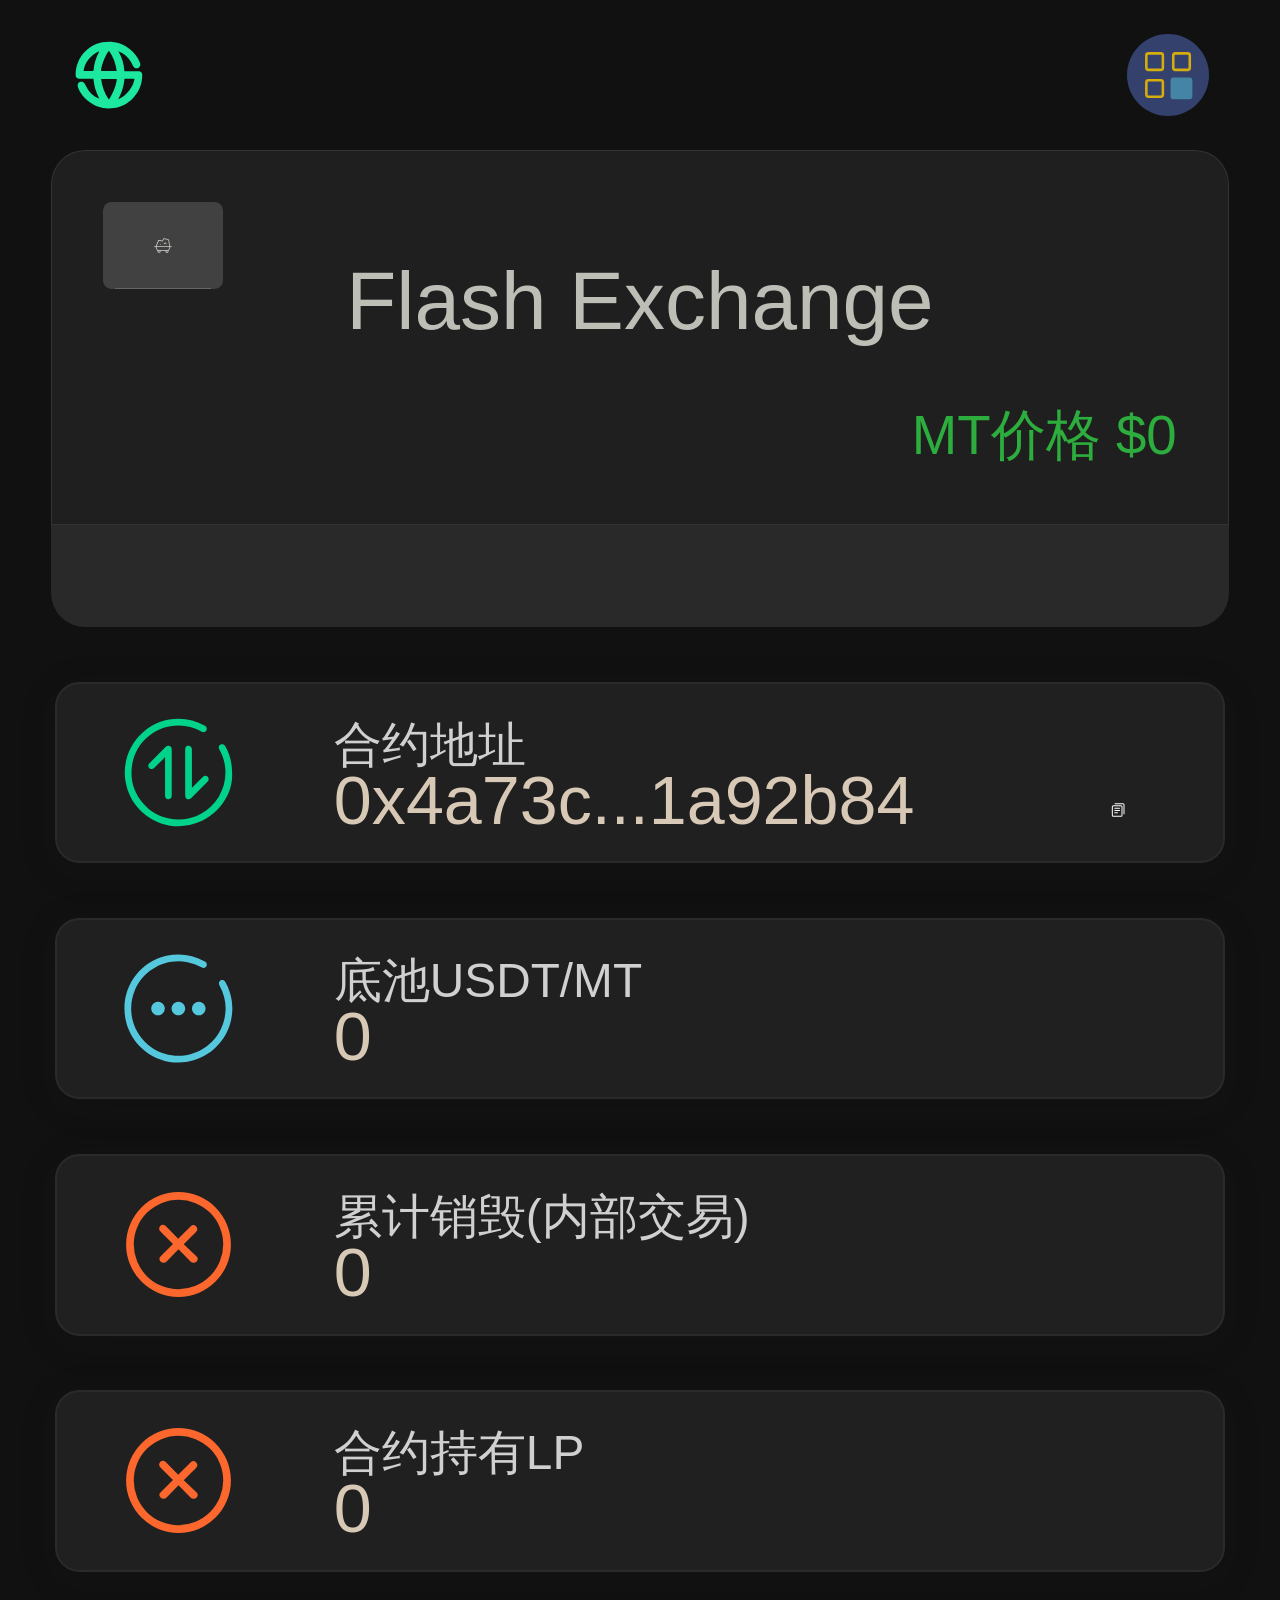
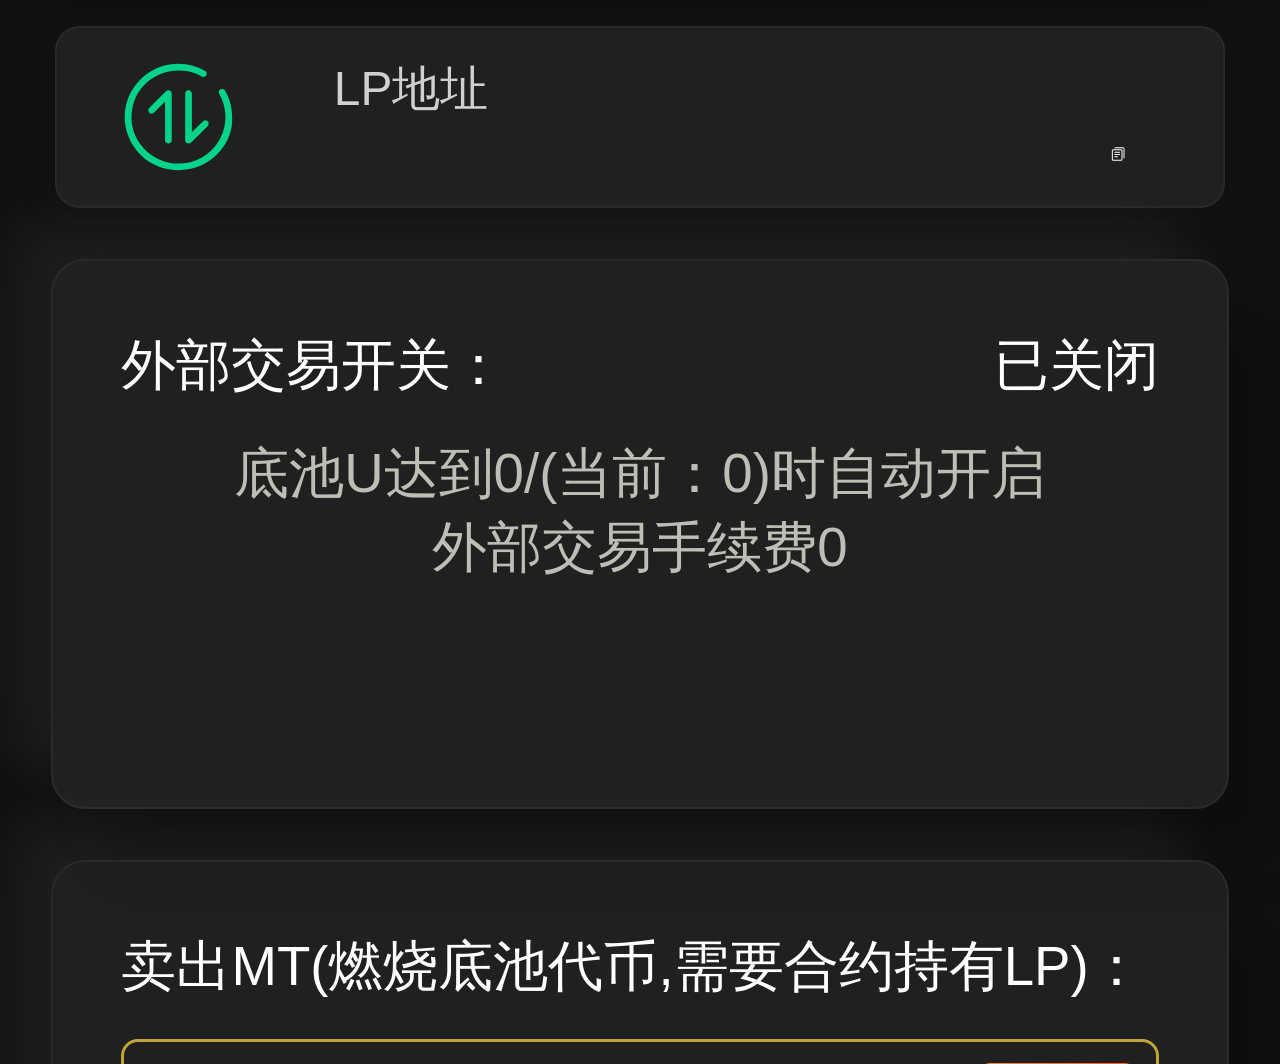
==== commit 11305c5c: "Add files via upload" ====
--- a/index.html
+++ b/index.html
@@ -13,4 +13,4 @@
           event.preventDefault();
         }
         lastTouchEnd = now;
-      }, false);</script><link href="css/chunk-a1a5c294.46290935.css" rel="prefetch"><link href="js/chunk-a1a5c294.becd9384.js" rel="prefetch"><link href="css/chunk-vendors.ff843ef8.css" rel="stylesheet" integrity="sha384-e8+D5S8nZ8a7OqY98ugLY1twTil9M3emc7tz2/HINYEM6WLC7RSIE3KRyVeWHr8/"><link href="css/app.617a87c6.css" rel="stylesheet" integrity="sha384-60KbqXqca+lNazsVWzqobkzrAFCRm8jjr1IDqY4AHCMzeEiAigwwjBN4qp8YwgS9"></head><body><noscript><strong>We're sorry but burn token doesn't work properly without JavaScript enabled. Please enable it to continue.</strong></noscript><div id="app"></div><script src="js/chunk-vendors.8ee4bd18.js" integrity="sha384-D2L+ni5gWSIpG3TQDpsJI4sW511z2VvxIQuP5pUGJq77okHIr/n1wjkAdVVsZuvC"></script><script src="js/app.4a0fd829.js" integrity="sha384-daFLRNjeWzVGp3DxN/NXonJgNKQA2Hdm4N3VHyGvudKa/XDADE9AurVTHP+9fadp"></script></body></html>+      }, false);</script><link href="css/chunk-a1a5c294.46290935.css" rel="prefetch"><link href="js/chunk-a1a5c294.4c20244e.js" rel="prefetch"><link href="css/chunk-vendors.ff843ef8.css" rel="stylesheet" integrity="sha384-e8+D5S8nZ8a7OqY98ugLY1twTil9M3emc7tz2/HINYEM6WLC7RSIE3KRyVeWHr8/"><link href="css/app.617a87c6.css" rel="stylesheet" integrity="sha384-60KbqXqca+lNazsVWzqobkzrAFCRm8jjr1IDqY4AHCMzeEiAigwwjBN4qp8YwgS9"></head><body><noscript><strong>We're sorry but burn token doesn't work properly without JavaScript enabled. Please enable it to continue.</strong></noscript><div id="app"></div><script src="js/chunk-vendors.8ee4bd18.js" integrity="sha384-D2L+ni5gWSIpG3TQDpsJI4sW511z2VvxIQuP5pUGJq77okHIr/n1wjkAdVVsZuvC"></script><script src="js/app.7da3dd09.js" integrity="sha384-43bTNLjXZmISaleVPDADeZ5hrinemh44tiAsiGQLrPFKMWuhISCagZu7kYxlsYEt"></script></body></html>
